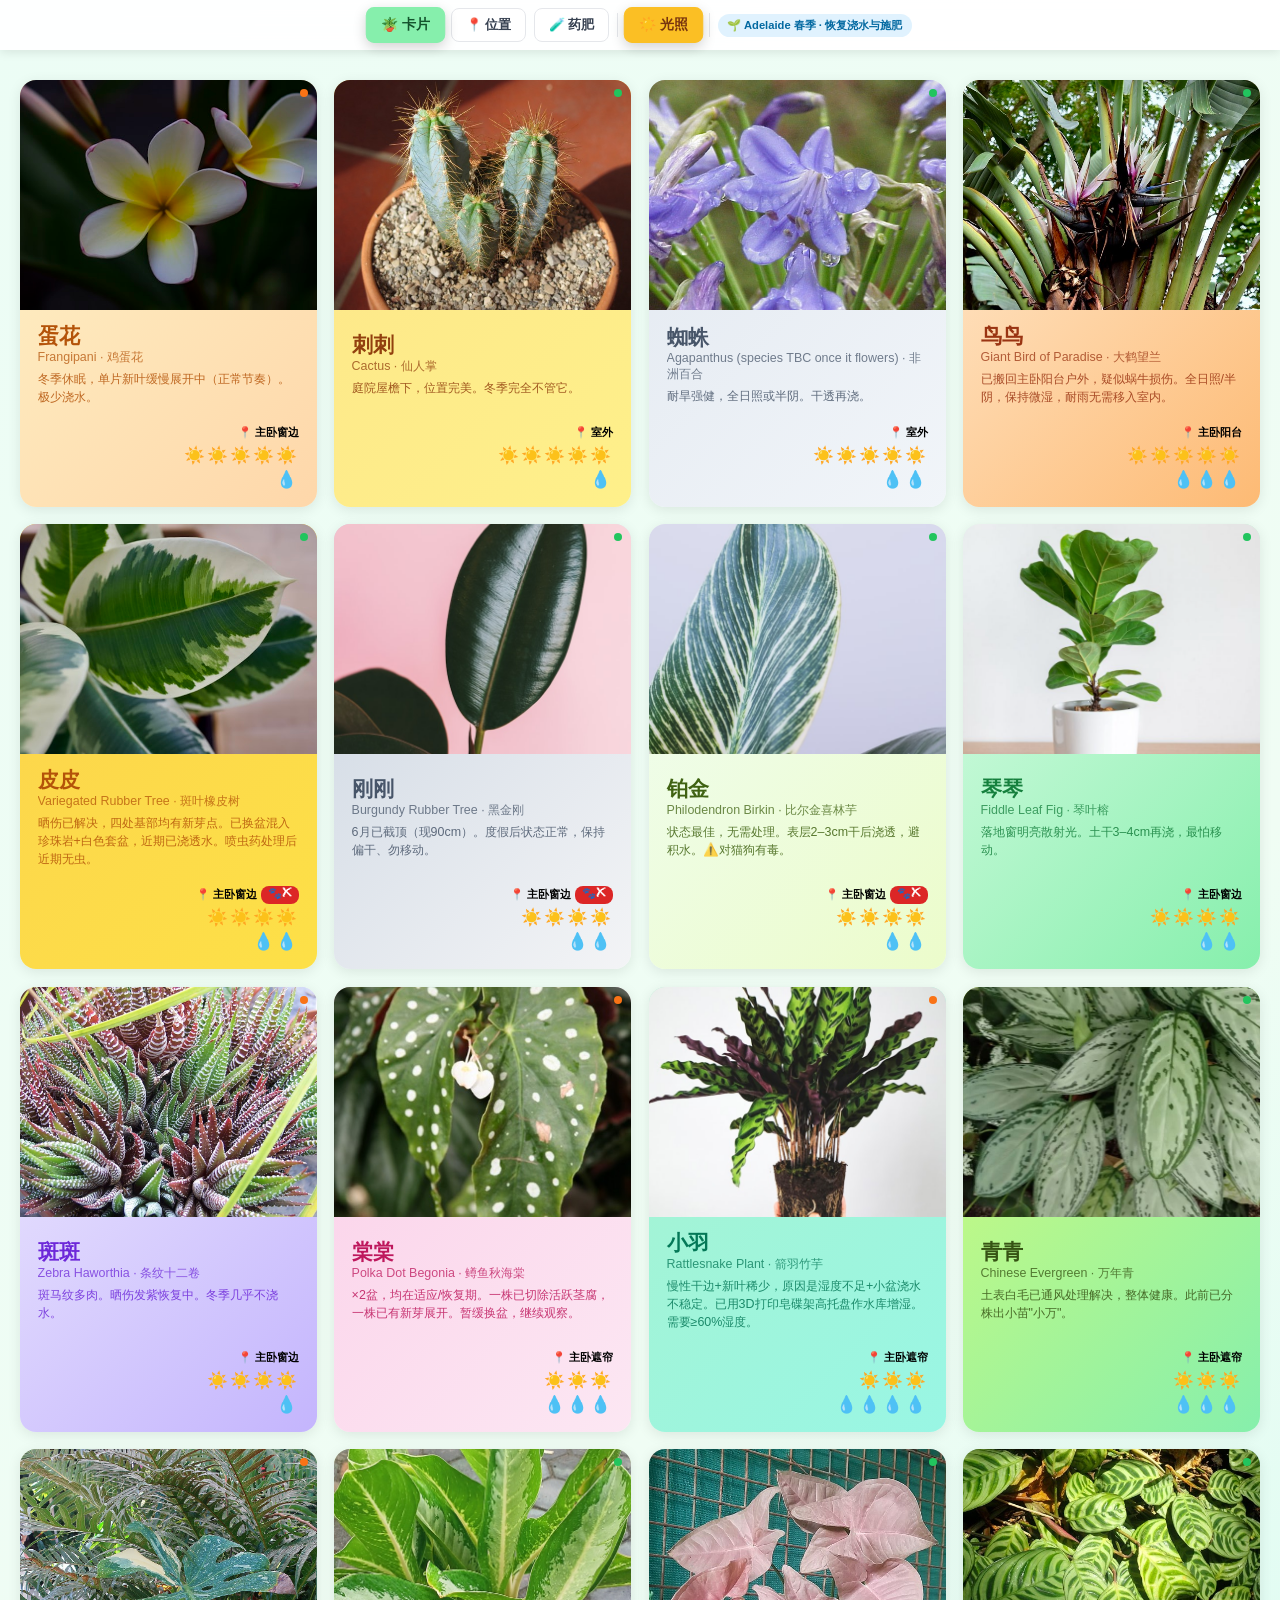
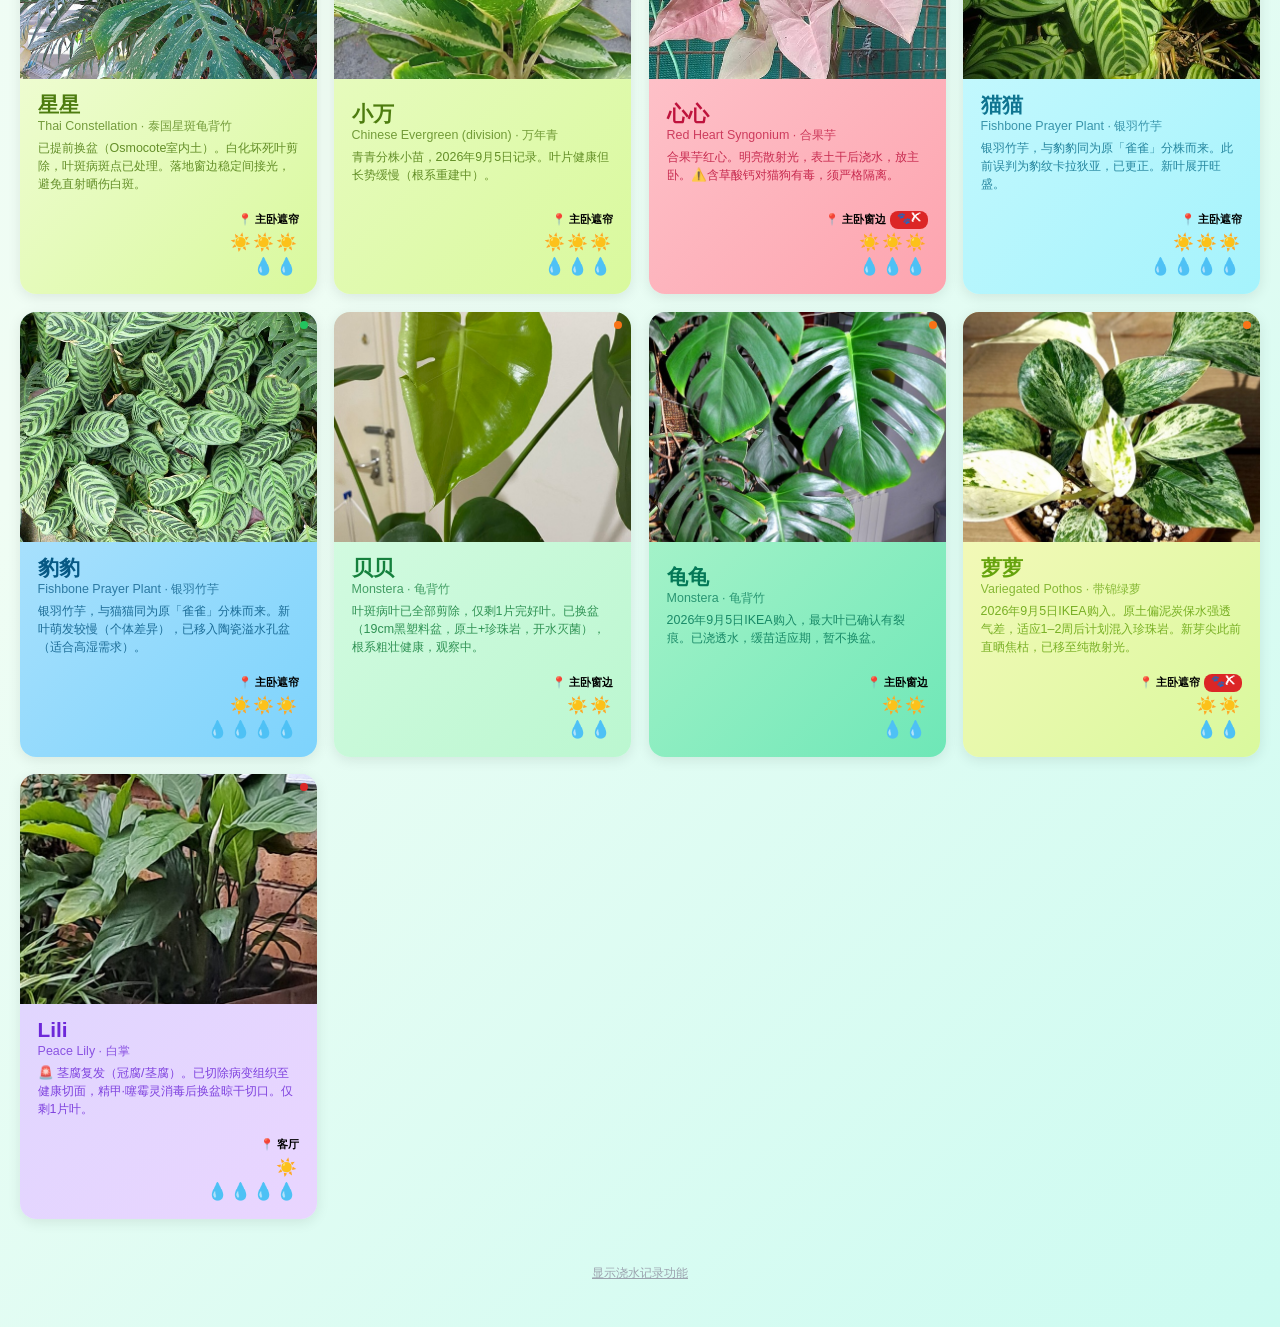
==== index.html @ c52b46ca "Split styles and data out of index.html index.html was 2,793 lines with all styles, all reference da" ====
<!DOCTYPE html>
<html lang="zh-CN">
<head>
    <meta charset="UTF-8">
    <meta name="viewport" content="width=device-width, initial-scale=1.0">
    <title>植物集合 · Emily's Plants</title>
    <link rel="stylesheet" href="css/app.css">
</head>
<body>

<div class="controls">
    <button class="btn active view" id="btnGrid" onclick="setView('grid')">🪴</button>
    <button class="btn" id="btnLoc" onclick="setView('loc')">📍</button>
    <button class="btn" id="btnToday" onclick="setView('today')">📋</button>
    <button class="btn" id="btnChem" onclick="setView('chem')">🧪</button>
    <span class="divider-v"></span>
    <button class="btn active light" id="btnLight" onclick="setSortBy('light')">☀️</button>
    <button class="btn" id="btnWater" onclick="setSortBy('water')">💧</button>
    <span class="divider-v"></span>
    <span class="season-tag" id="seasonTag"></span>
</div>

<main>
    <div id="grid"></div>
    <div id="locationView"></div>
    <div id="dashboard"></div>
    <div id="chemView"></div>
    <div class="app-settings">
        <button id="btnWaterToggle" onclick="toggleWatering()"></button>
    </div>
</main>

<div id="modal" class="modal" onclick="closeModal(event)">
    <div class="modal-content" onclick="event.stopPropagation()">
        <div class="modal-header">
            <div>
                <div class="modal-title" id="modalTitle"></div>
                <div class="modal-subtitle" id="modalSubtitle"></div>
            </div>
            <div class="modal-header-actions">
                <button class="btn lang" id="modalLangBtn" onclick="toggleLang()">EN</button>
                <button class="close-btn" onclick="closeModal()">×</button>
            </div>
        </div>
        <div id="modalBody"></div>
    </div>
</div>

<div id="lightbox" class="lightbox" onclick="closeLightbox(event)">
    <img id="lbImg" alt="" onclick="event.stopPropagation()">
    <div class="lb-meta" id="lbMeta"></div>
    <div class="lb-actions" onclick="event.stopPropagation()">
        <button class="lb-btn lb-del" id="lbDelBtn"></button>
        <button class="lb-btn lb-close" id="lbCloseBtn" onclick="closeLightbox()"></button>
    </div>
</div>

<script src="js/data-reference.js"></script>
<script src="js/data-plants.js"></script>
<script>
// ─────────────────────────────────────────────
// i18n
// ─────────────────────────────────────────────
const UI = {
    zh: {
        gridView: '🪴 卡片', locView: '📍 位置',
        sortLight: '☀️ 光照', sortWater: '💧 浇水', sortHumidity: '💦 湿度',
        langBtn: 'EN',
        season: '🌱 Adelaide 春季 · 恢复浇水与施肥',
        light: '光照', water: '浇水频率', humidity: '湿度',
        intro: '📋 简介', lightNeeds: '☀️ 光照', waterNeeds: '💧 浇水',
        seasonNow: '🌱 当前季节 (Adelaide 春季)', tips: '📝 要点',
        septPlan: '🌱 九月计划',
        attention: '⚠️ 注意', locationLabel: '📍 位置',
        photos: '📷 成长记录', takePhoto: '📷 拍照', fromAlbum: '🖼 相册',
        noPhotos: '还没有照片——拍一张记录它的成长吧',
        deletePhoto: '删除', closePhoto: '关闭',
        confirmDelete: '删除这张照片？',
        photoNote: '照片保存在 GitHub 仓库，所有设备通用',
        photoNoteLocal: '未连接 GitHub——照片只存在这台设备上',
        cloudConnect: '☁️ 连接 GitHub', cloudOn: '☁️ 已连接', cloudOff: '断开',
        cloudPrompt: '粘贴 GitHub 令牌（fine-grained token，需对本仓库有 Contents 读写权限）：',
        cloudSaved: '已连接，之后拍的照片会自动上传',
        cloudBadToken: '令牌无效或权限不足，请检查后重试',
        cloudDisconnect: '断开连接？照片仍保留在仓库中。',
        uploading: '上传中…', uploadFail: '上传失败，已暂存到本机',
        localBadge: '本机', syncUp: n => `⬆️ 同步 ${n} 张到线上`, syncing: '同步中…',
        syncDone: '同步完成', deleteRemote: '删除这张线上照片？',
        todayView: '📋 今日',
        moveTo: '摆放位置', recommendedSuffix: '（推荐）',
        movedFrom: name => `已从推荐位置「${name}」移出`,
        locReset: '↩ 恢复推荐位置',
        locResetConfirm: '把所有植物恢复到推荐位置？',
        movedCount: n => `${n} 株不在推荐位置`,
        allRecommended: '全部都在推荐位置 ✓',
        waterTrackHide: '隐藏浇水记录功能', waterTrackShow: '显示浇水记录功能',
        wateringTitle: '💧 浇水记录',
        recommended: '建议频率', recEvery: n => `每 ${n} 天`,
        lastWatered: '上次浇水', nextDue: '下次浇水',
        never: '还没记录', logFirst: '先记一次浇水',
        wateredBtn: '💧 今天浇了', wateredDone: '✓ 今天已浇', undoLast: '↩ 撤销',
        recentLog: '最近', winterHold: '不按固定周期浇水',
        today: '今天', dayAgo: n => `${n} 天前`, inDays: n => `${n} 天后`,
        overdueBy: n => `逾期 ${n} 天`, dueToday: '今天该浇',
        statPlants: '植物', statDue: '今天该浇', statOverdue: '逾期',
        gOverdue: '逾期', gDue: '今天该浇', gNever: '未记录', gSoon: '快到了', gOk: '还好', gHold: '暂停中',
        nothingDue: '今天都不用浇 🎉',
        toxicWarn: '⚠️ 对猫狗有毒 — 放在宠物碰不到的地方',
        chemView: '🧪 药肥',
        chemBannerTitle: '✅ 9月起恢复正常用药（18°C+）',
        chemBannerText: '冬季（6–8月）低温下真菌代谢慢，喷药效果差反而伤植物，因此全期停用。现已入春、气温稳定18°C以上，可按下方轮换表恢复喷药与施肥。精甲·噻霉灵仍只用于换盆时根系消毒，不作叶面喷施。',
        cInsecticide: '🐛 杀虫剂', cFungicide: '🦠 杀菌剂', cFertiliser: '🌱 肥料 · 增强剂',
        cSchedule: '📅 9月轮换时间表（18°C+）', cSafety: '🚨 安全注意',
        cActive: '成分', cTarget: '针对', cUsage: '用法', cPlants: '适用', cStock: '库存', cNote: '备注',
        cPetSafe: '🐾 宠物安全', cPetCaution: '🐾 需谨慎',
        cWinterYes: '❄️ 冬季可用', cWinterNo: '❄️ 冬季不用',
        cStNow: '🟢 现在使用', cStReady: '🔵 备用待命', cStSpring: '🌱 春季可用',
        cColUse: '用途', cColProduct: '产品', cColFreq: '频率', cColRotate: '轮换',
    },
    en: {
        gridView: '🪴 Cards', locView: '📍 Rooms',
        sortLight: '☀️ Light', sortWater: '💧 Water', sortHumidity: '💦 Humidity',
        langBtn: '中文',
        season: '🌱 Adelaide spring · watering & feeding resuming',
        light: 'Light', water: 'Watering', humidity: 'Humidity',
        intro: '📋 About', lightNeeds: '☀️ Light', waterNeeds: '💧 Water',
        seasonNow: '🌱 This season (Adelaide spring)', tips: '📝 Key points',
        septPlan: '🌱 September plan',
        attention: '⚠️ Attention', locationLabel: '📍 Location',
        photos: '📷 Growth Log', takePhoto: '📷 Camera', fromAlbum: '🖼 Library',
        noPhotos: 'No photos yet — take one to track its growth',
        deletePhoto: 'Delete', closePhoto: 'Close',
        confirmDelete: 'Delete this photo?',
        photoNote: 'Photos are saved to the GitHub repo — visible on all your devices',
        photoNoteLocal: 'Not connected to GitHub — photos stay on this device only',
        cloudConnect: '☁️ Connect GitHub', cloudOn: '☁️ Connected', cloudOff: 'Disconnect',
        cloudPrompt: 'Paste a GitHub token (fine-grained, with Contents read/write on this repo):',
        cloudSaved: 'Connected — new photos will upload automatically',
        cloudBadToken: 'That token was rejected. Check its permissions and try again.',
        cloudDisconnect: 'Disconnect? Photos already uploaded stay in the repo.',
        uploading: 'Uploading…', uploadFail: 'Upload failed — saved on this device instead',
        localBadge: 'local', syncUp: n => `⬆️ Upload ${n} pending`, syncing: 'Uploading…',
        syncDone: 'All synced', deleteRemote: 'Delete this photo from the repo?',
        todayView: '📋 Today',
        moveTo: 'Placed in', recommendedSuffix: '(recommended)',
        movedFrom: name => `Moved out of its recommended spot — ${name}`,
        locReset: '↩ Reset to recommended',
        locResetConfirm: 'Put every plant back in its recommended spot?',
        movedCount: n => `${n} plant${n === 1 ? '' : 's'} away from the recommended spot`,
        allRecommended: 'Everything is in its recommended spot ✓',
        waterTrackHide: 'Hide watering tracking', waterTrackShow: 'Show watering tracking',
        wateringTitle: '💧 Watering',
        recommended: 'Recommended', recEvery: n => `every ${n} days`,
        lastWatered: 'Last watered', nextDue: 'Next due',
        never: 'Never logged', logFirst: 'log a watering first',
        wateredBtn: '💧 Watered today', wateredDone: '✓ Watered today', undoLast: '↩ Undo',
        recentLog: 'Recent', winterHold: 'Not on a fixed watering schedule',
        today: 'today', dayAgo: n => `${n}d ago`, inDays: n => `in ${n}d`,
        overdueBy: n => `${n}d overdue`, dueToday: 'due today',
        statPlants: 'plants', statDue: 'due today', statOverdue: 'overdue',
        gOverdue: 'Overdue', gDue: 'Due today', gNever: 'Not logged', gSoon: 'Coming up', gOk: 'All good', gHold: 'On hold',
        nothingDue: 'Nothing to water today 🎉',
        toxicWarn: "⚠️ Toxic to cats & dogs — keep out of pets' reach",
        chemView: '🧪 Products',
        chemBannerTitle: '✅ Spraying resumes from September (18°C+)',
        chemBannerText: 'Everything was on hold through winter (Jun–Aug) — at 14°C fungal metabolism is slow, so sprays work poorly and stress the plant instead. Now that spring temperatures hold above 18°C, the rotation schedule below is back in play. Metalaxyl·hymexazol stays a root dip at repotting only, never a foliar spray.',
        cInsecticide: '🐛 Insecticides', cFungicide: '🦠 Fungicides', cFertiliser: '🌱 Fertilisers & boosters',
        cSchedule: '📅 September rotation (18°C+)', cSafety: '🚨 Safety',
        cActive: 'Active', cTarget: 'Targets', cUsage: 'How', cPlants: 'For', cStock: 'Stock', cNote: 'Note',
        cPetSafe: '🐾 Pet safe', cPetCaution: '🐾 Use care',
        cWinterYes: '❄️ OK in winter', cWinterNo: '❄️ Not in winter',
        cStNow: '🟢 In use now', cStReady: '🔵 On standby', cStSpring: '🌱 Cleared for spring',
        cColUse: 'Purpose', cColProduct: 'Product', cColFreq: 'Frequency', cColRotate: 'Rotation',
    },
};

// Collection-wide September actions (shown under every plant's September plan)


// ─────────────────────────────────────────────
// Pesticides & fertilisers (pet-safe stock on hand)
// state ∈ now | ready | spring
// ─────────────────────────────────────────────


// ─────────────────────────────────────────────
// State
// ─────────────────────────────────────────────
let lang = localStorage.getItem('plantLang') || 'zh';
let sortBy = 'light';
let view = 'grid';
// Watering tracking (the log, due dates and Today tab) is off by default and
// opted into via the toggle. The watering *care guidance* on each plant always
// stays visible regardless.
let waterOn = (() => {
    try { return localStorage.getItem('plantWaterOn') === '1'; } catch (e) { return false; }
})();

// Where a plant actually sits right now. Each plant's `locationNo` is the
// recommended spot; moving one stores an override on this device only, so
// "reset" just clears the overrides and the recommendation shows through again.
const LOC_KEY = 'plantLocOverrides';
let locOverrides = (() => {
    try { return JSON.parse(localStorage.getItem(LOC_KEY)) || {}; } catch (e) { return {}; }
})();

function saveLocOverrides() {
    try { localStorage.setItem(LOC_KEY, JSON.stringify(locOverrides)); } catch (e) {}
}
function locOf(plant) {
    const o = locOverrides[plant.id];
    return (o && LOCATIONS[o]) ? o : plant.locationNo;
}
function isMoved(plant) { return locOf(plant) !== plant.locationNo; }
function movedCount() { return plants.filter(isMoved).length; }

window.setPlantLocation = function(plantId, locNo) {
    const plant = plants.find(p => p.id === plantId);
    if (!plant) return;
    locNo = Number(locNo);
    if (locNo === plant.locationNo) delete locOverrides[plant.id];
    else locOverrides[plant.id] = locNo;
    saveLocOverrides();
    openModal(plantId);
    if (view === 'loc') renderLocations(); else if (view === 'grid') renderGrid();
};

window.resetLocations = function() {
    if (!movedCount()) return;
    if (!confirm(UI[lang].locResetConfirm)) return;
    locOverrides = {};
    saveLocOverrides();
    renderLocations();
};

function applyWaterVisibility() {
    const btn = document.getElementById('btnWaterToggle');
    const today = document.getElementById('btnToday');
    const sort = document.getElementById('btnWater');
    // Label states the action, so it can't be mistaken for a "log water" button.
    if (btn) btn.textContent = waterOn ? UI[lang].waterTrackHide : UI[lang].waterTrackShow;
    if (today) today.style.display = waterOn ? '' : 'none';
    if (sort) sort.style.display = waterOn ? '' : 'none';
}

window.toggleWatering = function() {
    waterOn = !waterOn;
    try { localStorage.setItem('plantWaterOn', waterOn ? '1' : '0'); } catch (e) {}
    if (!waterOn && sortBy === 'water') sortBy = 'light';
    applyWaterVisibility();
    if (!waterOn && view === 'today') { setView('grid'); return; }
    syncControls();
    if (view === 'loc') renderLocations(); else if (view === 'grid') renderGrid();
};

function t(obj) { return typeof obj === 'string' ? obj : obj[lang]; }

function normalizeLevel(level) {
    if (level >= 5) return 3;
    if (level >= 3) return 2;
    return 1;
}

// ─────────────────────────────────────────────
// Watering log (localStorage — dates only, on this device)
// ─────────────────────────────────────────────
const WATER_KEY = 'mygreens_water_v1';

function loadWaterLog() {
    try { return JSON.parse(localStorage.getItem(WATER_KEY)) || {}; }
    catch (e) { return {}; }
}
function saveWaterLog(log) { localStorage.setItem(WATER_KEY, JSON.stringify(log)); }

function todayStr() {
    const d = new Date();
    return `${d.getFullYear()}-${String(d.getMonth() + 1).padStart(2, '0')}-${String(d.getDate()).padStart(2, '0')}`;
}
function daysBetween(a, b) {
    return Math.round((Date.parse(b + 'T00:00:00') - Date.parse(a + 'T00:00:00')) / 86400000);
}

function getLog(id) { return (loadWaterLog()[id] || []).slice().sort(); }
function loggedTodayFor(id) { const a = getLog(id); return a.length > 0 && a[a.length - 1] === todayStr(); }

function logWater(id) {
    const log = loadWaterLog();
    const arr = log[id] || [];
    const t = todayStr();
    if (!arr.includes(t)) { arr.push(t); arr.sort(); log[id] = arr; saveWaterLog(log); }
}
function undoLastWater(id) {
    const log = loadWaterLog();
    const arr = (log[id] || []).slice().sort();
    arr.pop();
    if (arr.length) log[id] = arr; else delete log[id];
    saveWaterLog(log);
}

// state ∈ hold | never | overdue | due | soon | ok
function waterStatus(plant) {
    if (plant.hold || plant.waterDays == null) return { state: 'hold' };
    const arr = getLog(plant.id);
    if (!arr.length) return { state: 'never' };
    const last = arr[arr.length - 1];
    const daysSince = daysBetween(last, todayStr());
    const overdueDays = daysSince - plant.waterDays;
    let state;
    if (overdueDays > 0) state = 'overdue';
    else if (overdueDays === 0) state = 'due';
    else if (-overdueDays <= 2) state = 'soon';
    else state = 'ok';
    return { state, last, daysSince, overdueDays };
}

function fmtAgo(daysSince) {
    const ui = UI[lang];
    return daysSince <= 0 ? ui.today : ui.dayAgo(daysSince);
}
function fmtDue(ws) {
    const ui = UI[lang];
    if (ws.state === 'overdue') return `<span class="od">${ui.overdueBy(ws.overdueDays)}</span>`;
    if (ws.state === 'due') return ui.dueToday;
    return ui.inDays(-ws.overdueDays);
}

// ─────────────────────────────────────────────
// Photos (IndexedDB — stored on this device)
// ─────────────────────────────────────────────
let dbPromise = null;
function openDB() {
    if (!dbPromise) {
        dbPromise = new Promise((resolve, reject) => {
            const req = indexedDB.open('mygreens', 1);
            req.onupgradeneeded = () => {
                const store = req.result.createObjectStore('photos', { keyPath: 'id', autoIncrement: true });
                store.createIndex('plantId', 'plantId');
            };
            req.onsuccess = () => resolve(req.result);
            req.onerror = () => reject(req.error);
        });
    }
    return dbPromise;
}

async function dbAddPhoto(plantId, blob) {
    const db = await openDB();
    return new Promise((resolve, reject) => {
        const tx = db.transaction('photos', 'readwrite');
        tx.objectStore('photos').add({ plantId, date: new Date().toISOString(), blob });
        tx.oncomplete = () => resolve();
        tx.onerror = () => reject(tx.error);
    });
}

async function dbGetPhotos(plantId) {
    const db = await openDB();
    return new Promise((resolve, reject) => {
        const req = db.transaction('photos').objectStore('photos')
            .index('plantId').getAll(IDBKeyRange.only(plantId));
        req.onsuccess = () => resolve(req.result.sort((a, b) => b.date.localeCompare(a.date)));
        req.onerror = () => reject(req.error);
    });
}

async function dbDeletePhoto(id) {
    const db = await openDB();
    return new Promise((resolve, reject) => {
        const tx = db.transaction('photos', 'readwrite');
        tx.objectStore('photos').delete(id);
        tx.oncomplete = () => resolve();
        tx.onerror = () => reject(tx.error);
    });
}

// ─────────────────────────────────────────────
// Online photos (GitHub repo — photos/{slug}/{timestamp}.jpg)
// Reading is public and needs no token; uploading/deleting needs one.
// The token is kept in localStorage on this device and never committed.
// ─────────────────────────────────────────────
const GH = { owner: 'emilylu1230', repo: 'MyGreens', branch: 'main', dir: 'photos' };
const GH_TOKEN_KEY = 'mygreensGhToken';

function ghToken() {
    try { return localStorage.getItem(GH_TOKEN_KEY) || ''; } catch (e) { return ''; }
}
function ghConnected() { return !!ghToken(); }

function ghHeaders(withAuth) {
    const h = { 'Accept': 'application/vnd.github+json' };
    if (withAuth) h['Authorization'] = `Bearer ${ghToken()}`;
    return h;
}

// The plant's stable folder name, reused from its image filename — nicknames
// change in this collection, image slugs have not.
function plantSlug(plant) {
    return (plant.img || '').replace(/^images\//, '').replace(/\.[a-z]+$/i, '') || `plant-${plant.id}`;
}

function rawUrl(path) {
    return `https://raw.githubusercontent.com/${GH.owner}/${GH.repo}/${GH.branch}/${path}`;
}

// Filenames are ISO timestamps, so the date comes back out of the name.
function dateFromName(name) {
    const m = name.match(/^(\d{4})-(\d{2})-(\d{2})T(\d{2})-(\d{2})-(\d{2})/);
    return m ? `${m[1]}-${m[2]}-${m[3]}T${m[4]}:${m[5]}:${m[6]}Z` : new Date(0).toISOString();
}

// One recursive tree call returns every photo for every plant. The result is
// cached locally so an offline load — or a spent API rate limit, which is only
// 60/hour unauthenticated — still shows the photos instead of an empty grid.
const GH_CACHE_KEY = 'mygreensPhotoManifest';
let ghManifest = null;

function ghReadCache() {
    try { return JSON.parse(localStorage.getItem(GH_CACHE_KEY)) || null; } catch (e) { return null; }
}
function ghWriteCache(m) {
    try { localStorage.setItem(GH_CACHE_KEY, JSON.stringify(m)); } catch (e) {}
}

async function ghLoadManifest(force) {
    if (ghManifest && !force) return ghManifest;
    if (!ghManifest) ghManifest = ghReadCache();
    try {
        const res = await fetch(
            `https://api.github.com/repos/${GH.owner}/${GH.repo}/git/trees/${GH.branch}?recursive=1`,
            { headers: ghHeaders(ghConnected()) });
        if (!res.ok) throw new Error(`tree ${res.status}`);
        const data = await res.json();
        const byPlant = {};
        (data.tree || []).forEach(node => {
            if (node.type !== 'blob') return;
            const m = node.path.match(/^photos\/([^/]+)\/(.+\.jpe?g)$/i);
            if (!m) return;
            (byPlant[m[1]] = byPlant[m[1]] || []).push({
                kind: 'remote', slug: m[1], name: m[2], path: node.path,
                sha: node.sha, url: rawUrl(node.path), date: dateFromName(m[2]),
            });
        });
        Object.values(byPlant).forEach(list => list.sort((a, b) => b.date.localeCompare(a.date)));
        ghManifest = byPlant;
        ghWriteCache(byPlant);
    } catch (e) {
        ghManifest = ghManifest || {};
    }
    return ghManifest;
}

function blobToBase64(blob) {
    return new Promise((resolve, reject) => {
        const r = new FileReader();
        r.onload = () => resolve(String(r.result).split(',')[1]);
        r.onerror = reject;
        r.readAsDataURL(blob);
    });
}

async function ghUpload(slug, blob) {
    const name = new Date().toISOString().replace(/[:.]/g, '-').replace(/Z$/, '') + '.jpg';
    const path = `${GH.dir}/${slug}/${name}`;
    const res = await fetch(`https://api.github.com/repos/${GH.owner}/${GH.repo}/contents/${path}`, {
        method: 'PUT',
        headers: { ...ghHeaders(true), 'Content-Type': 'application/json' },
        body: JSON.stringify({
            message: `Add growth photo for ${slug}`,
            content: await blobToBase64(blob),
            branch: GH.branch,
        }),
    });
    if (!res.ok) throw new Error(`upload ${res.status}`);
    const data = await res.json();
    const item = {
        kind: 'remote', slug, name, path, sha: data.content && data.content.sha,
        url: rawUrl(path), date: dateFromName(name),
    };
    ghManifest = ghManifest || {};
    (ghManifest[slug] = ghManifest[slug] || []).unshift(item);
    ghWriteCache(ghManifest);
    return item;
}

async function ghDelete(item) {
    const res = await fetch(`https://api.github.com/repos/${GH.owner}/${GH.repo}/contents/${item.path}`, {
        method: 'DELETE',
        headers: { ...ghHeaders(true), 'Content-Type': 'application/json' },
        body: JSON.stringify({ message: `Remove growth photo ${item.name}`, sha: item.sha, branch: GH.branch }),
    });
    if (!res.ok) throw new Error(`delete ${res.status}`);
    if (ghManifest && ghManifest[item.slug]) {
        ghManifest[item.slug] = ghManifest[item.slug].filter(p => p.path !== item.path);
        ghWriteCache(ghManifest);
    }
}

async function ghCheckToken(token) {
    try {
        const res = await fetch(`https://api.github.com/repos/${GH.owner}/${GH.repo}`,
            { headers: { 'Accept': 'application/vnd.github+json', 'Authorization': `Bearer ${token}` } });
        if (!res.ok) return false;
        const repo = await res.json();
        return !!(repo.permissions && repo.permissions.push);
    } catch (e) { return false; }
}

async function compressImage(file) {
    const img = await new Promise((resolve, reject) => {
        const i = new Image();
        i.onload = () => resolve(i);
        i.onerror = reject;
        i.src = URL.createObjectURL(file);
    });
    const MAX = 1200;
    const scale = Math.min(1, MAX / Math.max(img.width, img.height));
    const canvas = document.createElement('canvas');
    canvas.width = Math.round(img.width * scale);
    canvas.height = Math.round(img.height * scale);
    canvas.getContext('2d').drawImage(img, 0, 0, canvas.width, canvas.height);
    URL.revokeObjectURL(img.src);
    return new Promise(resolve => canvas.toBlob(resolve, 'image/jpeg', 0.82));
}

let photoCounts = {};
let latestPhotoUrls = {};
let localOnlyCounts = {};
let cardBlobUrls = [];

async function dbGetAllPhotos() {
    try {
        const db = await openDB();
        return await new Promise((resolve, reject) => {
            const req = db.transaction('photos').objectStore('photos').getAll();
            req.onsuccess = () => resolve(req.result);
            req.onerror = () => reject(req.error);
        });
    } catch (e) { return []; }
}

// Remote photos merged with anything still only on this device.
async function photosFor(plant) {
    const manifest = await ghLoadManifest();
    const remote = (manifest[plantSlug(plant)] || []).slice();
    const local = (await dbGetPhotos(plant.id))
        .map(p => ({ kind: 'local', id: p.id, date: p.date, blob: p.blob }));
    return remote.concat(local).sort((a, b) => b.date.localeCompare(a.date));
}

async function refreshPhotoCounts() {
    const manifest = await ghLoadManifest();
    const all = await dbGetAllPhotos();

    cardBlobUrls.forEach(u => URL.revokeObjectURL(u));
    cardBlobUrls = [];
    photoCounts = {};
    localOnlyCounts = {};
    latestPhotoUrls = {};

    const latestLocal = {};
    all.forEach(p => {
        localOnlyCounts[p.plantId] = (localOnlyCounts[p.plantId] || 0) + 1;
        if (!latestLocal[p.plantId] || p.date > latestLocal[p.plantId].date) latestLocal[p.plantId] = p;
    });

    plants.forEach(plant => {
        const remote = manifest[plantSlug(plant)] || [];
        const localCount = localOnlyCounts[plant.id] || 0;
        const total = remote.length + localCount;
        if (!total) return;
        photoCounts[plant.id] = total;

        const lp = latestLocal[plant.id];
        const rp = remote[0];
        if (lp && (!rp || lp.date > rp.date)) {
            const url = URL.createObjectURL(lp.blob);
            cardBlobUrls.push(url);
            latestPhotoUrls[plant.id] = url;
        } else if (rp) {
            latestPhotoUrls[plant.id] = rp.url;
        }
    });
}

let thumbUrls = [];
function revokeThumbs() {
    thumbUrls.forEach(u => URL.revokeObjectURL(u));
    thumbUrls = [];
}

function fmtDate(iso) {
    return new Date(iso).toLocaleDateString(lang === 'zh' ? 'zh-CN' : 'en-AU',
        { year: 'numeric', month: 'short', day: 'numeric' });
}

// The list backing the currently open photo grid, so the lightbox can index it.
let currentPhotos = [];

async function renderPhotoGrid(plantId) {
    const grid = document.getElementById('photoGrid');
    if (!grid) return;
    const plant = plants.find(p => p.id === plantId);
    if (!plant) return;
    revokeThumbs();
    const ui = UI[lang];
    const photos = await photosFor(plant);
    currentPhotos = photos;
    renderPhotoTools(plant);
    if (!photos.length) {
        grid.innerHTML = `<div class="photo-empty" style="grid-column:1/-1">${ui.noPhotos}</div>`;
        return;
    }
    grid.innerHTML = photos.map((p, i) => {
        let url;
        if (p.kind === 'local') {
            url = URL.createObjectURL(p.blob);
            thumbUrls.push(url);
        } else {
            url = p.url;
        }
        const badge = p.kind === 'local' ? `<div class="photo-local">${ui.localBadge}</div>` : '';
        return `
            <div class="photo-thumb" onclick="openLightbox(${i}, ${plantId})">
                <img src="${url}" alt="" loading="lazy">
                ${badge}
                <div class="photo-date">${fmtDate(p.date)}</div>
            </div>`;
    }).join('');
}

// Connect / sync row under the camera buttons.
function renderPhotoTools(plant) {
    const box = document.getElementById('photoTools');
    if (!box) return;
    const ui = UI[lang];
    const pending = localOnlyCounts[plant.id] || 0;
    const note = document.getElementById('photoNote');
    if (note) note.textContent = ghConnected() ? ui.photoNote : ui.photoNoteLocal;
    if (!ghConnected()) {
        box.innerHTML = `<button class="photo-btn" onclick="cloudConnect(${plant.id})">${ui.cloudConnect}</button>`;
        return;
    }
    const sync = pending
        ? `<button class="photo-btn" onclick="cloudSync(${plant.id})">${ui.syncUp(pending)}</button>`
        : '';
    box.innerHTML = `${sync}
        <span class="cloud-on">${ui.cloudOn}</span>
        <button class="photo-link" onclick="cloudDisconnect(${plant.id})">${ui.cloudOff}</button>`;
}

window.cloudConnect = async function(plantId) {
    const ui = UI[lang];
    const token = (prompt(ui.cloudPrompt) || '').trim();
    if (!token) return;
    if (!await ghCheckToken(token)) { alert(ui.cloudBadToken); return; }
    try { localStorage.setItem(GH_TOKEN_KEY, token); } catch (e) {}
    alert(ui.cloudSaved);
    await ghLoadManifest(true);
    await renderPhotoGrid(plantId);
    await refreshPhotoCounts();
    if (view === 'loc') renderLocations(); else renderGrid();
};

window.cloudDisconnect = async function(plantId) {
    if (!confirm(UI[lang].cloudDisconnect)) return;
    try { localStorage.removeItem(GH_TOKEN_KEY); } catch (e) {}
    await renderPhotoGrid(plantId);
};

// Push anything captured while offline / unconnected.
window.cloudSync = async function(plantId) {
    const ui = UI[lang];
    const plant = plants.find(p => p.id === plantId);
    const box = document.getElementById('photoTools');
    if (box) box.innerHTML = `<span class="cloud-on">${ui.syncing}</span>`;
    const local = await dbGetPhotos(plantId);
    let failed = 0;
    for (const p of local) {
        try {
            await ghUpload(plantSlug(plant), p.blob);
            await dbDeletePhoto(p.id);
        } catch (e) { failed++; }
    }
    await refreshPhotoCounts();
    await renderPhotoGrid(plantId);
    if (view === 'loc') renderLocations(); else renderGrid();
    if (failed) alert(ui.uploadFail);
};

window.capturePhoto = function(plantId, useCamera) {
    const input = document.createElement('input');
    input.type = 'file';
    input.accept = 'image/*';
    if (useCamera) input.setAttribute('capture', 'environment');
    input.onchange = async () => {
        const file = input.files && input.files[0];
        if (!file) return;
        const ui = UI[lang];
        const plant = plants.find(p => p.id === plantId);
        const blob = await compressImage(file);
        const box = document.getElementById('photoTools');

        if (ghConnected()) {
            if (box) box.innerHTML = `<span class="cloud-on">${ui.uploading}</span>`;
            try {
                await ghUpload(plantSlug(plant), blob);
            } catch (e) {
                await dbAddPhoto(plantId, blob);
                alert(ui.uploadFail);
            }
        } else {
            await dbAddPhoto(plantId, blob);
        }
        await refreshPhotoCounts();
        await renderPhotoGrid(plantId);
        if (view === 'loc') renderLocations(); else renderGrid();
    };
    input.click();
};

let lbUrl = null;
window.openLightbox = async function(index, plantId) {
    const ui = UI[lang];
    const photo = currentPhotos[index];
    if (!photo) return;
    if (lbUrl) { URL.revokeObjectURL(lbUrl); lbUrl = null; }
    if (photo.kind === 'local') {
        lbUrl = URL.createObjectURL(photo.blob);
        document.getElementById('lbImg').src = lbUrl;
    } else {
        document.getElementById('lbImg').src = photo.url;
    }
    document.getElementById('lbMeta').textContent =
        fmtDate(photo.date) + (photo.kind === 'local' ? ` · ${ui.localBadge}` : '');
    document.getElementById('lbCloseBtn').textContent = ui.closePhoto;
    const delBtn = document.getElementById('lbDelBtn');
    delBtn.textContent = ui.deletePhoto;
    delBtn.onclick = async () => {
        if (!confirm(photo.kind === 'local' ? ui.confirmDelete : ui.deleteRemote)) return;
        try {
            if (photo.kind === 'local') await dbDeletePhoto(photo.id);
            else await ghDelete(photo);
        } catch (e) { alert(ui.uploadFail); return; }
        closeLightbox();
        await refreshPhotoCounts();
        await renderPhotoGrid(plantId);
        if (view === 'loc') renderLocations(); else renderGrid();
    };
    document.getElementById('lightbox').classList.add('show');
};

window.closeLightbox = function(event) {
    if (event && event.target !== document.getElementById('lightbox')) return;
    document.getElementById('lightbox').classList.remove('show');
    if (lbUrl) { URL.revokeObjectURL(lbUrl); lbUrl = null; }
};

// ─────────────────────────────────────────────
// Watering: card pill, dashboard, actions
// ─────────────────────────────────────────────
function cardWaterPill(plant) {
    if (!waterOn) return '';
    const ws = waterStatus(plant);
    if (ws.state === 'hold') return '';
    const done = loggedTodayFor(plant.id);
    const cls = done ? 'done' : ws.state === 'overdue' ? 'od' : ws.state === 'due' ? 'due' : 'ok';
    const label = done ? '✓' : ws.state === 'overdue' ? `💧${ws.overdueDays}d` : '💧';
    return `<button class="card-wbtn ${cls}" aria-label="log watering" onclick="event.stopPropagation();waterAction(${plant.id})"${done ? ' disabled' : ''}>${label}</button>`;
}

function waterBlockHtml(plant) {
    const ui = UI[lang];
    const ws = waterStatus(plant);
    const recRow = plant.waterDays == null ? '' : `
        <div class="info-row">
            <div class="info-label">${ui.recommended}</div>
            <div class="info-value">${ui.recEvery(plant.waterDays)}</div>
        </div>`;
    if (ws.state === 'hold') {
        return recRow + `<div class="section-content" style="margin-top:0.4rem">${plant.holdNote ? t(plant.holdNote) : ui.winterHold}</div>`;
    }
    const arr = getLog(plant.id);
    const lastVal = ws.state === 'never' ? ui.never : `${fmtDate(ws.last + 'T00:00:00')} · ${fmtAgo(ws.daysSince)}`;
    const dueVal = ws.state === 'never' ? ui.logFirst : fmtDue(ws);
    const loggedToday = loggedTodayFor(plant.id);
    const hist = arr.slice(-5).reverse().map(d => fmtDate(d + 'T00:00:00')).join(' · ');
    return `
        ${recRow}
        <div class="info-row">
            <div class="info-label">${ui.lastWatered}</div>
            <div class="info-value">${lastVal}</div>
        </div>
        <div class="info-row">
            <div class="info-label">${ui.nextDue}</div>
            <div class="info-value">${dueVal}</div>
        </div>
        <div class="photo-actions">
            <button class="photo-btn" onclick="waterAction(${plant.id})" ${loggedToday ? 'disabled style="opacity:0.6;cursor:default"' : ''}>${loggedToday ? ui.wateredDone : ui.wateredBtn}</button>
            ${arr.length ? `<button class="photo-btn" style="flex:0 0 auto" onclick="undoWaterAction(${plant.id})">${ui.undoLast}</button>` : ''}
        </div>
        ${hist ? `<div class="photo-empty" style="font-size:0.72rem">${ui.recentLog}: ${hist}</div>` : ''}
    `;
}

function waterRowHtml(plant, ws) {
    const ui = UI[lang];
    let meta;
    if (ws.state === 'hold') meta = plant.holdNote ? t(plant.holdNote) : ui.winterHold;
    else if (ws.state === 'never') meta = `${ui.never} · ${ui.logFirst}`;
    else meta = `${ui.lastWatered}: ${fmtAgo(ws.daysSince)} · ${fmtDue(ws)}`;
    const loggedToday = loggedTodayFor(plant.id);
    const btn = ws.state === 'hold' ? '' :
        `<button class="wr-btn ${loggedToday ? 'done' : ''}" onclick="event.stopPropagation();waterAction(${plant.id})" ${loggedToday ? 'disabled' : ''}>${loggedToday ? ui.wateredDone : ui.wateredBtn}</button>`;
    const latin = plant.fullName.en.split(' · ')[0];
    return `
        <div class="water-row s-${ws.state}">
            <div class="wr-main" onclick="openModal(${plant.id})">
                <div class="wr-name">${plant.nickname} <span class="wr-latin">${latin}</span></div>
                <div class="wr-meta">${meta}</div>
            </div>
            ${btn}
        </div>`;
}

function renderDashboard() {
    const ui = UI[lang];
    const groups = { overdue: [], due: [], never: [], soon: [], ok: [], hold: [] };
    plants.forEach(p => { const ws = waterStatus(p); groups[ws.state].push({ p, ws }); });
    groups.overdue.sort((a, b) => b.ws.overdueDays - a.ws.overdueDays);
    groups.soon.sort((a, b) => b.ws.overdueDays - a.ws.overdueDays);

    const dueCount = groups.overdue.length + groups.due.length;
    const overdueCount = groups.overdue.length;

    const stats = `
        <div class="dash-stats">
            <div class="dash-stat"><div class="num">${plants.length}</div><div class="lbl">${ui.statPlants}</div></div>
            <div class="dash-stat due"><div class="num">${dueCount}</div><div class="lbl">${ui.statDue}</div></div>
            <div class="dash-stat overdue"><div class="num">${overdueCount}</div><div class="lbl">${ui.statOverdue}</div></div>
        </div>`;

    const titles = { overdue: ui.gOverdue, due: ui.gDue, never: ui.gNever, soon: ui.gSoon, ok: ui.gOk, hold: ui.gHold };
    let body = '';
    ['overdue', 'due', 'never', 'soon', 'ok', 'hold'].forEach(key => {
        const items = groups[key];
        if (!items.length) return;
        body += `<div class="dash-group"><div class="dash-group-title">${titles[key]} · ${items.length}</div>`;
        items.forEach(({ p, ws }) => { body += waterRowHtml(p, ws); });
        body += `</div>`;
    });
    if (dueCount === 0) body = `<div class="dash-empty">${ui.nothingDue}</div>` + body;

    document.getElementById('dashboard').innerHTML = stats + body;
}

function afterWaterChange(id) {
    const wb = document.getElementById('waterBlock');
    if (wb && currentModalPlantId === id) {
        wb.innerHTML = waterBlockHtml(plants.find(p => p.id === id));
    }
    if (view === 'today') renderDashboard();
    else if (view === 'loc') renderLocations();
    else renderGrid();
}
window.waterAction = function(id) { logWater(id); afterWaterChange(id); };
window.undoWaterAction = function(id) { undoLastWater(id); afterWaterChange(id); };

// ─────────────────────────────────────────────
// Render: grid
// ─────────────────────────────────────────────
function renderGrid() {
    const sorted = [...plants].sort((a, b) =>
        sortBy === 'water' ? b.water - a.water : b.light - a.light
    );

    let html = '';
    sorted.forEach((plant, index) => {
        const st = STATUS[plant.status];
        const loc = LOCATIONS[locOf(plant)];

        const photoSrc = latestPhotoUrls[plant.id] || plant.img;
        html += `
            <div class="plant-card ${plant.bgClass}${photoSrc ? ' has-photo' : ''}" style="animation-delay:${index * 0.04}s" onclick="openModal(${plant.id})">
                ${photoSrc ? `<img class="card-photo" src="${photoSrc}" alt="" loading="lazy"><div class="card-scrim"></div>` : ''}
                <div class="status-dot ${st.dot}"></div>
                <div class="card-content">
                    <div class="nickname ${plant.textClass}">${plant.nickname}</div>
                    <div class="subtitle ${plant.textClass}">${plant.fullName.en}</div>
                    <div class="short-desc ${plant.textClass}">${t(plant.short)}</div>
                </div>
                <div class="emoji-section">
                    <div class="card-pills">
                        <div class="location-pill">📍 ${t(loc.shortName)}</div>${cardWaterPill(plant)}${plant.toxic ? '<div class="card-tox">🐾✗</div>' : ''}${photoCounts[plant.id] ? `
                        <div class="location-pill">📷 ${photoCounts[plant.id]}</div>` : ''}
                    </div>
                    <div class="emoji-rating">${'☀️'.repeat(plant.light)}</div>
                    <div class="emoji-rating">${'💧'.repeat(plant.water)}</div>
                </div>
            </div>`;
    });

    document.getElementById('grid').innerHTML = html;
}

// ─────────────────────────────────────────────
// Render: location view
// ─────────────────────────────────────────────

function renderLocations() {
    const ui = UI[lang];
    const order = [1, 2, 3, 5, 8];
    const moved = movedCount();
    let html = moved
        ? `<div class="loc-reset-bar">
               <span class="loc-reset-text">${ui.movedCount(moved)}</span>
               <button class="photo-btn" onclick="resetLocations()">${ui.locReset}</button>
           </div>`
        : `<div class="loc-reset-bar"><span class="loc-reset-text">${ui.allRecommended}</span></div>`;

    order.forEach(locNo => {
        const loc = LOCATIONS[locNo];
        const inLoc = plants.filter(p => locOf(p) === locNo);
        if (!inLoc.length) return;

        let cards = '';
        inLoc.forEach((plant, index) => {
            const st = STATUS[plant.status];
            const photoSrc = latestPhotoUrls[plant.id] || plant.img;
            cards += `
                <div class="plant-card ${plant.bgClass}${photoSrc ? ' has-photo' : ''}" style="animation-delay:${index * 0.04}s" onclick="openModal(${plant.id})">
                    ${photoSrc ? `<img class="card-photo" src="${photoSrc}" alt="" loading="lazy"><div class="card-scrim"></div>` : ''}
                    <div class="status-dot ${st.dot}"></div>
                    <div class="card-content">
                        <div class="nickname ${plant.textClass}">${plant.nickname}</div>
                        <div class="subtitle ${plant.textClass}">${plant.fullName.en}</div>
                        <div class="short-desc ${plant.textClass}">${t(plant.short)}</div>
                    </div>
                    <div class="emoji-section">
                        <div class="card-pills">
                            <div class="location-pill">${t(st.label)}</div>${isMoved(plant) ? `<div class="card-moved" title="${t(LOCATIONS[plant.locationNo].name)}">↔</div>` : ''}${cardWaterPill(plant)}${plant.toxic ? '<div class="card-tox">🐾✗</div>' : ''}${photoCounts[plant.id] ? `
                            <div class="location-pill">📷 ${photoCounts[plant.id]}</div>` : ''}
                        </div>
                        <div class="emoji-rating">${'☀️'.repeat(plant.light)}</div>
                        <div class="emoji-rating">${'💧'.repeat(plant.water)}</div>
                    </div>
                </div>`;
        });

        html += `
            <div class="loc-section">
                <div class="loc-section-header">
                    <span class="loc-icon">${LOC_ICONS[locNo] || '📍'}</span>
                    <span class="loc-title">${t(loc.name)}</span>
                    <span class="loc-count">${inLoc.length}</span>
                    <span class="loc-sub">${t(loc.sub)}</span>
                </div>
                <div class="loc-grid">${cards}</div>
            </div>`;
    });

    document.getElementById('locationView').innerHTML = html;
}

// ─────────────────────────────────────────────
// Render: chemicals view
// ─────────────────────────────────────────────
function chemCardHtml(c) {
    const ui = UI[lang];
    const stLabel = { now: ui.cStNow, ready: ui.cStReady, spring: ui.cStSpring }[c.state];
    const row = (label, val) => val ? `<div class="chem-row"><div class="k">${label}</div><div class="v">${t(val)}</div></div>` : '';
    return `
        <div class="chem-card st-${c.state}">
            <div class="chem-head">
                <span class="chem-name">${t(c.name)}</span>
                ${t(c.brand) ? `<span class="chem-brand">${t(c.brand)}</span>` : ''}
            </div>
            <div class="chem-active">${t(c.active)}</div>
            <div class="chem-tags">
                <span class="chem-tag st-${c.state}">${stLabel}</span>
                <span class="chem-tag ${c.pet === 'safe' ? 'pet-safe' : 'pet-caution'}">${c.pet === 'safe' ? ui.cPetSafe : ui.cPetCaution}</span>
                <span class="chem-tag ${c.winter ? 'win-yes' : 'win-no'}">${c.winter ? ui.cWinterYes : ui.cWinterNo}</span>
            </div>
            <div class="chem-rows">
                ${row(ui.cTarget, c.target)}
                ${row(ui.cUsage, c.usage)}
                ${row(ui.cPlants, c.plants)}
                ${row(ui.cStock, c.stock)}
                ${row(ui.cNote, c.note)}
            </div>
        </div>`;
}

function renderChem() {
    const ui = UI[lang];
    const groups = [
        { key: 'insecticide', title: ui.cInsecticide },
        { key: 'fungicide',   title: ui.cFungicide },
        { key: 'fertiliser',  title: ui.cFertiliser },
    ];

    let html = `
        <div class="chem-banner">
            <div class="cb-title">${ui.chemBannerTitle}</div>
            <div class="cb-text">${ui.chemBannerText}</div>
        </div>`;

    groups.forEach(g => {
        const items = CHEMICALS.filter(c => c.kind === g.key);
        if (!items.length) return;
        html += `<div class="dash-group"><div class="dash-group-title">${g.title} · ${items.length}</div>`;
        items.forEach(c => { html += chemCardHtml(c); });
        html += `</div>`;
    });

    html += `
        <div class="dash-group">
            <div class="dash-group-title">${ui.cSchedule}</div>
            <div class="chem-scroll">
                <table class="chem-table">
                    <thead><tr>
                        <th>${ui.cColUse}</th><th>${ui.cColProduct}</th><th>${ui.cColFreq}</th><th>${ui.cColRotate}</th>
                    </tr></thead>
                    <tbody>
                        ${CHEM_SCHEDULE.map(r => `<tr>
                            <td>${t(r.use)}</td><td>${t(r.product)}</td><td>${t(r.freq)}</td><td>${t(r.rotate)}</td>
                        </tr>`).join('')}
                    </tbody>
                </table>
            </div>
        </div>
        <div class="dash-group">
            <div class="dash-group-title">${ui.cSafety}</div>
            <div class="chem-notes">
                ${CHEM_SAFETY.map(n => `<div class="chem-note">${t(n)}</div>`).join('')}
            </div>
        </div>`;

    document.getElementById('chemView').innerHTML = html;
}

// ─────────────────────────────────────────────
// Modal
// ─────────────────────────────────────────────
let currentModalPlantId = null;

window.openModal = function(plantId) {
    const plant = plants.find(p => p.id === plantId);
    if (!plant) return;
    currentModalPlantId = plantId;
    document.getElementById('modalLangBtn').textContent = UI[lang].langBtn;

    const ui = UI[lang];
    const st = STATUS[plant.status];
    const curLoc = locOf(plant);
    const loc = LOCATIONS[curLoc];

    document.getElementById('modalTitle').textContent = plant.nickname;
    document.getElementById('modalSubtitle').textContent = plant.latin + ' · ' + t(plant.fullName);

    const alertHtml = plant.alert ? `
        <div class="warn-card">
            <div class="warn-label">${ui.attention}</div>
            <div class="warn-text">${t(plant.alert)}</div>
        </div>` : '';

    document.getElementById('modalBody').innerHTML = `
        <div class="modal-status ${st.ms}">
            <div class="modal-status-dot ${st.dot}"></div>
            <div>
                <div>${t(st.label)}</div>
                <div class="modal-status-desc">${t(st.desc)}</div>
            </div>
        </div>

        <div class="location-card">
            <div class="loc-header">${ui.locationLabel} ${curLoc === 8 ? '' : curLoc + ' — '}${t(loc.name)}</div>
            <div class="loc-detail">${t(plant.locationDetail)}</div>
            <div class="loc-move">
                <label class="loc-move-label" for="locPick">${ui.moveTo}</label>
                <select id="locPick" class="loc-select" onchange="setPlantLocation(${plant.id}, this.value)">
                    ${[1, 2, 3, 5, 8].map(n => `<option value="${n}"${n === curLoc ? ' selected' : ''}>${LOC_ICONS[n] || '📍'} ${t(LOCATIONS[n].shortName)}${n === plant.locationNo ? ` ${ui.recommendedSuffix}` : ''}</option>`).join('')}
                </select>
            </div>
            ${isMoved(plant) ? `<div class="loc-moved-note">${ui.movedFrom(t(LOCATIONS[plant.locationNo].name))}</div>` : ''}
        </div>
        ${plant.toxic ? `<div class="tox-card">${ui.toxicWarn}</div>` : ''}

        <div class="info-row">
            <div class="info-label">${ui.light}</div>
            <div class="info-value">${'☀️'.repeat(plant.light)} (${plant.light}/5)</div>
        </div>
        <div class="info-row">
            <div class="info-label">${ui.water}</div>
            <div class="info-value">${'💧'.repeat(plant.water)} (${plant.water}/5)</div>
        </div>
        <div class="info-row">
            <div class="info-label">${ui.humidity}</div>
            <div class="info-value">${'💦'.repeat(plant.humidity)} (${plant.humidity}/4)</div>
        </div>

        <div class="section-title ${plant.textClass}">${ui.intro}</div>
        <div class="section-content">${t(plant.description)}</div>

        <div class="section-title ${plant.textClass}">${ui.lightNeeds}</div>
        <div class="section-content">${t(plant.lightDetail)}</div>

        <div class="section-title ${plant.textClass}">${ui.waterNeeds}</div>
        <div class="section-content">${t(plant.waterDetail)}</div>

        ${waterOn ? `<div class="section-title ${plant.textClass}">${ui.wateringTitle}</div>
        <div id="waterBlock">${waterBlockHtml(plant)}</div>` : ''}

        <div class="section-title ${plant.textClass}">${ui.seasonNow}</div>
        <div class="section-content">${t(plant.seasonNote)}</div>

        <div class="section-title ${plant.textClass}">${ui.septPlan}</div>
        <div class="section-content">${t(plant.sept)}</div>
        <div class="section-content" style="opacity:0.75">${t(SEPT_ALL)}</div>
        ${alertHtml}

        <div class="section-title ${plant.textClass}">${ui.tips}</div>
        <div class="section-content" style="white-space:pre-line">${t(plant.tips)}</div>

        <div class="section-title ${plant.textClass}">${ui.photos}</div>
        <div class="photo-actions">
            <button class="photo-btn" onclick="capturePhoto(${plant.id}, true)">${ui.takePhoto}</button>
            <button class="photo-btn" onclick="capturePhoto(${plant.id}, false)">${ui.fromAlbum}</button>
        </div>
        <div class="photo-actions" id="photoTools"></div>
        <div class="photo-grid" id="photoGrid"></div>
        <div class="photo-empty" style="font-size:0.7rem" id="photoNote"></div>
    `;

    renderPhotoGrid(plant.id);
    document.getElementById('modal').classList.add('show');
};

window.closeModal = function(event) {
    if (event && event.target !== document.getElementById('modal')) return;
    document.getElementById('modal').classList.remove('show');
    currentModalPlantId = null;
    revokeThumbs();
};

// ─────────────────────────────────────────────
// Controls
// ─────────────────────────────────────────────
window.setSortBy = function(type) {
    sortBy = type;
    if (view !== 'grid') setView('grid');
    syncControls();
    renderGrid();
};

window.setView = function(v) {
    view = v;
    document.getElementById('grid').classList.toggle('hide', v !== 'grid');
    document.getElementById('locationView').classList.toggle('show', v === 'loc');
    document.getElementById('dashboard').classList.toggle('show', v === 'today');
    document.getElementById('chemView').classList.toggle('show', v === 'chem');
    syncControls();
    if (v === 'loc') renderLocations();
    else if (v === 'today') renderDashboard();
    else if (v === 'chem') renderChem();
    else renderGrid();
};

window.toggleLang = function() {
    lang = lang === 'zh' ? 'en' : 'zh';
    localStorage.setItem('plantLang', lang);
    document.documentElement.lang = lang === 'zh' ? 'zh-CN' : 'en';
    syncControls();
    syncControlsHeight();
    renderGrid();
    renderLocations();
    renderDashboard();
    renderChem();
    if (currentModalPlantId !== null && document.getElementById('modal').classList.contains('show')) {
        openModal(currentModalPlantId);
    }
};

function syncControls() {
    const ui = UI[lang];
    const bGrid = document.getElementById('btnGrid');
    const bLoc = document.getElementById('btnLoc');
    const bToday = document.getElementById('btnToday');
    const bChem = document.getElementById('btnChem');
    const bLight = document.getElementById('btnLight');
    const bWater = document.getElementById('btnWater');

    bGrid.textContent = ui.gridView;
    bLoc.textContent = ui.locView;
    bToday.textContent = ui.todayView;
    bChem.textContent = ui.chemView;
    bLight.textContent = ui.sortLight;
    bWater.textContent = ui.sortWater;
    document.getElementById('seasonTag').textContent = ui.season;

    bGrid.classList.toggle('active', view === 'grid');
    bGrid.classList.toggle('view', view === 'grid');
    bLoc.classList.toggle('active', view === 'loc');
    bLoc.classList.toggle('view', view === 'loc');
    bToday.classList.toggle('active', view === 'today');
    bToday.classList.toggle('view', view === 'today');
    bChem.classList.toggle('active', view === 'chem');
    bChem.classList.toggle('view', view === 'chem');

    bLight.classList.toggle('active', sortBy === 'light' && view === 'grid');
    bLight.classList.toggle('light', sortBy === 'light' && view === 'grid');
    bWater.classList.toggle('active', sortBy === 'water' && view === 'grid');
    bWater.classList.toggle('water', sortBy === 'water' && view === 'grid');

    applyWaterVisibility();
}

// Controls bar is fixed and can wrap to two rows on narrow screens —
// keep main's top padding matched to its real height.
function syncControlsHeight() {
    const bar = document.querySelector('.controls');
    const main = document.querySelector('main');
    if (!bar || !main) return;
    main.style.paddingTop = `${bar.offsetHeight + 10}px`;
}

if (typeof ResizeObserver === 'function') {
    new ResizeObserver(syncControlsHeight).observe(document.querySelector('.controls'));
}
window.addEventListener('resize', syncControlsHeight);
syncControlsHeight();

// init
applyWaterVisibility();
syncControls();
renderGrid();
refreshPhotoCounts().then(() => {
    if (view === 'loc') renderLocations(); else renderGrid();
});
</script>
</body>
</html>
---- css/app.css ----
/* MyGreens — all styles. Extracted from index.html. */
* { margin: 0; padding: 0; box-sizing: border-box; }

body {
    font-family: -apple-system, BlinkMacSystemFont, 'Segoe UI', 'Roboto', 'Helvetica Neue', Arial, sans-serif;
    background: linear-gradient(135deg, #ecfdf5 0%, #f0fdf4 50%, #ccfbf1 100%);
    min-height: 100vh;
}

@keyframes slideIn {
    from { opacity: 0; transform: scale(0.95); }
    to   { opacity: 1; transform: scale(1); }
}
@keyframes popupIn {
    from { opacity: 0; transform: scale(0.9); }
    to   { opacity: 1; transform: scale(1); }
}

/* ── TOP BAR ── */
.controls {
    position: fixed; top: 0; left: 0; right: 0;
    background: rgba(255,255,255,0.95); backdrop-filter: blur(10px);
    display: flex; align-items: center; justify-content: center;
    gap: 0.5rem; z-index: 50; flex-wrap: wrap;
    box-shadow: 0 2px 10px rgba(0,0,0,0.1);
    padding: 0.5rem 0.75rem;
}
.btn {
    padding: 0.45rem 0.85rem; border-radius: 0.5rem; font-weight: 600;
    border: 1px solid #e5e7eb; cursor: pointer; transition: all 0.25s;
    font-size: 0.82rem; background: white; color: #374151;
    white-space: nowrap;
}
.btn.active { transform: scale(1.06); box-shadow: 0 4px 12px rgba(0,0,0,0.18); }
.btn.active.light  { background: #fbbf24; color: #78350f; border-color: #fbbf24; }
.btn.active.water  { background: #60a5fa; color: #1e3a8a; border-color: #60a5fa; }
.btn.active.humidity { background: #67e8f9; color: #164e63; border-color: #67e8f9; }
.btn.active.view   { background: #86efac; color: #14532d; border-color: #86efac; }
.btn.lang { background: #f5f3ff; color: #6d28d9; border-color: #ddd6fe; }

.divider-v { width: 1px; height: 24px; background: #e5e7eb; }

.season-tag {
    font-size: 0.7rem; padding: 0.25rem 0.6rem; border-radius: 20px;
    background: #e0f2fe; color: #0369a1; font-weight: 600;
    white-space: nowrap;
}
@media (max-width: 520px) {
    .season-tag { display: none; }
    .controls { gap: 0.35rem; padding: 0.45rem 0.5rem; }
    .btn { padding: 0.4rem 0.7rem; font-size: 0.78rem; }
}

/* ── GRID VIEW ── */
main { padding-top: 58px; padding-bottom: 1rem; }
@media (min-width: 768px) { main { padding-top: 70px; padding-bottom: 2rem; } }

/* Mobile: full-screen tile grid — 3 columns, 3 rows per screenful */
#grid {
    display: grid;
    grid-template-columns: repeat(3, 1fr);
    grid-auto-rows: calc((100vh - 64px) / 3);
    grid-auto-rows: calc((100dvh - 64px) / 3);
    gap: 3px;
    padding: 3px;
}
@media (min-width: 768px) {
    #grid {
        grid-template-columns: repeat(auto-fill, minmax(270px, 1fr));
        grid-auto-rows: auto;
        gap: 1.1rem;
        padding: 1.25rem;
        max-width: 1280px;
        margin: 0 auto;
    }
}

.plant-card {
    display: flex; flex-direction: column; justify-content: space-between;
    padding: 0.6rem; cursor: pointer;
    border-radius: 12px;
    transition: all 0.25s ease;
    border: 1px solid rgba(255,255,255,0.4);
    position: relative; overflow: hidden;
    animation: slideIn 0.5s ease-out forwards;
    min-height: 0;
}
.plant-card:hover { transform: translateY(-3px) scale(1.02); z-index: 10; box-shadow: 0 14px 32px rgba(0,0,0,0.18); }

/* card photo (mobile: full-bleed background) */
.card-photo {
    position: absolute; inset: 0; width: 100%; height: 100%;
    object-fit: cover; z-index: 0;
}
.card-scrim {
    position: absolute; inset: 0; z-index: 1;
    background: linear-gradient(to bottom, rgba(0,0,0,0.45) 0%, rgba(0,0,0,0.18) 45%, rgba(0,0,0,0.65) 100%);
}
.card-content, .plant-card .emoji-section { position: relative; z-index: 2; }
.status-dot { z-index: 3; }

/* Mobile: white text on dark frosted panels over the photo */
@media (max-width: 767px) {
    .plant-card.has-photo .nickname,
    .plant-card.has-photo .subtitle,
    .plant-card.has-photo .short-desc {
        color: #fff;
        text-shadow: 0 1px 2px rgba(0,0,0,0.9), 0 2px 6px rgba(0,0,0,0.7);
    }
    .plant-card.has-photo .nickname { font-weight: 800; }
    .plant-card.has-photo .subtitle { opacity: 1; }
    .plant-card.has-photo .location-pill {
        background: none; color: #fff;
        text-shadow: 0 1px 2px rgba(0,0,0,0.9), 0 2px 6px rgba(0,0,0,0.7);
    }
    .plant-card.has-photo .emoji-rating {
        filter: drop-shadow(0 1px 2px rgba(0,0,0,0.8));
    }
    .plant-card.has-photo .card-content {
        background: rgba(0,0,0,0.14);
        backdrop-filter: blur(10px);
        -webkit-backdrop-filter: blur(10px);
        border-radius: 10px;
        padding: 0.45rem 0.55rem;
        margin: -0.15rem -0.15rem 0;
    }
}

/* Desktop: big image on top, pastel info panel below */
@media (min-width: 768px) {
    .plant-card {
        padding: 0;
        border-radius: 16px;
        border: none;
        box-shadow: 0 3px 14px rgba(0,0,0,0.09);
    }
    .plant-card.has-photo .card-photo {
        position: relative; inset: auto;
        width: 100%; height: 230px;
        flex-shrink: 0;
        transition: transform 0.45s ease;
    }
    .plant-card:hover .card-photo { transform: scale(1.045); }
    .plant-card.has-photo .card-scrim { display: none; }
    .plant-card .card-content { padding: 0.9rem 1.1rem 0.3rem; }
    .plant-card .emoji-section { padding: 0.4rem 1.1rem 1rem; }
    .plant-card:not(.has-photo) { padding: 1rem; min-height: 165px; }
}

.nickname { font-size: 1.05rem; font-weight: bold; line-height: 1.15; margin-bottom: 0.1rem; word-break: break-word; }
.subtitle  {
    font-size: 0.64rem; font-weight: 500; opacity: 0.75; margin-bottom: 0.25rem; line-height: 1.25;
    display: -webkit-box; -webkit-line-clamp: 2; -webkit-box-orient: vertical; overflow: hidden;
}
@media (min-width: 768px) {
    .nickname { font-size: 1.3rem; }
    .subtitle { font-size: 0.78rem; -webkit-line-clamp: unset; }
}

/* Location view keeps content-sized cards on mobile */
.loc-grid .plant-card { min-height: 110px; }
@media (min-width: 768px) { .loc-grid .plant-card { min-height: 165px; } }

.location-pill {
    font-size: 0.6rem; font-weight: 600;
    padding: 0.08rem 0.38rem; border-radius: 8px;
    background: rgba(255,255,255,0.5);
    display: inline-block; margin-bottom: 0.25rem;
}
@media (min-width: 768px) { .location-pill { font-size: 0.7rem; } }

/* short description — desktop only */
.short-desc {
    display: none;
    font-size: 0.78rem; line-height: 1.45; opacity: 0.85;
    margin: 0.3rem 0 0.4rem;
}
@media (min-width: 768px) { .short-desc { display: block; } }

.status-dot {
    position: absolute; top: 0.55rem; right: 0.55rem;
    width: 8px; height: 8px; border-radius: 50%;
}
.dot-stable   { background: #22c55e; }
.dot-monitor  { background: #60a5fa; }
.dot-warning  { background: #f97316; }
.dot-danger   { background: #dc2626; }

.emoji-section {
    display: flex; flex-direction: column; gap: 0.15rem;
    align-items: flex-end; align-self: flex-end;
}
.card-pills {
    display: flex; gap: 0.25rem; flex-wrap: wrap;
    justify-content: flex-end; margin-bottom: 0.15rem;
}
.card-pills .location-pill { margin-bottom: 0; background: none; padding: 0.08rem 0; }
.emoji-rating { font-size: 0.76rem; letter-spacing: 0.5px; white-space: nowrap; line-height: 1.25; }
@media (min-width: 768px) { .emoji-rating { font-size: 1.05rem; letter-spacing: 2px; } }

/* ── LOCATION VIEW ── */
#locationView { display: none; max-width: 1100px; margin: 0 auto; padding: 0.75rem; }
#locationView.show { display: block; }
#grid.hide { display: none; }

.loc-section { margin-bottom: 1.75rem; }
.loc-section-header {
    display: flex; align-items: baseline; gap: 0.6rem; flex-wrap: wrap;
    padding: 0.4rem 0.4rem 0.7rem;
}
.loc-icon {
    font-size: 1.25rem; line-height: 1;
}
.loc-title { font-size: 1.05rem; font-weight: 700; color: #14532d; }
.loc-sub { font-size: 0.72rem; color: #6b7280; }
.loc-count {
    font-size: 0.68rem; font-weight: 700;
    background: #dcfce7; color: #15803d;
    padding: 0.12rem 0.5rem; border-radius: 20px;
}

.loc-grid {
    display: grid;
    grid-template-columns: repeat(3, 1fr);
    gap: 0.5rem;
}
@media (min-width: 768px) {
    .loc-grid {
        grid-template-columns: repeat(auto-fill, minmax(270px, 1fr));
        gap: 1.1rem;
    }
}

/* ── MODAL ── */
.modal {
    display: none; position: fixed; top: 0; left: 0; right: 0; bottom: 0;
    background: rgba(0,0,0,0.5); backdrop-filter: blur(5px);
    z-index: 100; align-items: center; justify-content: center;
}
.modal.show { display: flex; animation: popupIn 0.3s ease-out; }

.modal-content {
    background: white; border-radius: 1.25rem; padding: 1.5rem;
    max-width: 520px; width: 92%; max-height: 85vh;
    overflow-y: auto; box-shadow: 0 20px 60px rgba(0,0,0,0.3);
}

.modal-header { display: flex; justify-content: space-between; align-items: flex-start; margin-bottom: 1.1rem; }
.modal-header-actions { display: flex; align-items: center; gap: 0.3rem; flex-shrink: 0; }
.modal-title { font-size: 1.7rem; font-weight: bold; line-height: 1.1; }
.modal-subtitle { font-size: 0.83rem; color: #6b7280; margin-top: 0.2rem; }

.close-btn {
    background: none; border: none; font-size: 1.8rem; cursor: pointer;
    color: #9ca3af; transition: color 0.3s; padding: 0;
    width: 2.2rem; height: 2.2rem; display: flex; align-items: center; justify-content: center;
    flex-shrink: 0;
}
.close-btn:hover { color: #374151; }

.modal-status {
    padding: 0.5rem 0.85rem; border-radius: 8px; font-size: 0.82rem;
    font-weight: 600; margin-bottom: 1rem; display: flex; align-items: center; gap: 0.5rem;
}
.modal-status-dot { width: 10px; height: 10px; border-radius: 50%; flex-shrink: 0; }
.modal-status-desc { font-weight: 400; font-size: 0.78rem; opacity: 0.9; margin-top: 0.1rem; line-height: 1.45; }
.ms-stable  { background: #dcfce7; color: #15803d; }
.ms-monitor { background: #dbeafe; color: #1d4ed8; }
.ms-warning { background: #ffedd5; color: #c2410c; }
.ms-danger  { background: #fee2e2; color: #b91c1c; }

.info-row {
    display: flex; justify-content: space-between; align-items: center;
    padding: 0.55rem 0; border-bottom: 1px solid #f3f4f6;
}
.info-label { font-weight: 600; color: #374151; font-size: 0.86rem; }
.info-value { font-size: 0.86rem; color: #6b7280; text-align: right; max-width: 60%; }

.section-title { font-size: 0.98rem; font-weight: 700; margin-top: 1.2rem; margin-bottom: 0.45rem; }
.section-content { font-size: 0.87rem; line-height: 1.65; color: #4b5563; }

.location-card {
    background: #f0fdf4; border: 1px solid #bbf7d0;
    border-radius: 10px; padding: 0.75rem 1rem; margin: 0.75rem 0;
}
.location-card .loc-header { font-weight: 700; font-size: 0.84rem; color: #15803d; margin-bottom: 0.25rem; }
.location-card .loc-detail { font-size: 0.82rem; color: #374151; line-height: 1.5; }

.warn-card {
    background: #fff7ed; border-left: 3px solid #f97316;
    border-radius: 0 8px 8px 0; padding: 0.6rem 0.85rem; margin-top: 0.6rem;
}
.warn-card .warn-label { font-size: 0.7rem; font-weight: 700; text-transform: uppercase; letter-spacing: 0.06em; color: #c2410c; margin-bottom: 0.2rem; }
.warn-card .warn-text  { font-size: 0.82rem; color: #374151; line-height: 1.5; }

/* ── PHOTOS ── */
.photo-actions { display: flex; gap: 0.5rem; margin: 0.5rem 0 0.75rem; }
.photo-btn {
    flex: 1; padding: 0.6rem 0.75rem; border-radius: 10px;
    border: 1.5px dashed #86efac; background: #f0fdf4; color: #15803d;
    font-weight: 600; font-size: 0.85rem; cursor: pointer;
    transition: all 0.15s;
}
.photo-btn:hover { background: #dcfce7; }
.photo-btn:active { transform: scale(0.97); }

.photo-grid {
    display: grid; grid-template-columns: repeat(3, 1fr); gap: 0.4rem;
}
.photo-thumb {
    position: relative; aspect-ratio: 1; border-radius: 10px;
    overflow: hidden; cursor: pointer; background: #f3f4f6;
}
.photo-thumb img { width: 100%; height: 100%; object-fit: cover; display: block; }
.photo-thumb .photo-date {
    position: absolute; bottom: 0; left: 0; right: 0;
    font-size: 0.6rem; padding: 0.15rem 0.3rem;
    background: rgba(0,0,0,0.45); color: white; text-align: center;
}
.photo-empty { font-size: 0.8rem; color: #9ca3af; padding: 0.4rem 0 0.2rem; }
.photo-thumb .photo-local {
    position: absolute; top: 4px; left: 4px; padding: 1px 5px; border-radius: 6px;
    background: rgba(180, 83, 9, 0.88); color: #fff; font-size: 0.6rem; font-weight: 700;
}
.loc-move { display: flex; align-items: center; gap: 0.45rem; margin-top: 0.6rem; }
.loc-move-label { font-size: 0.72rem; font-weight: 600; color: #6b7280; }
.loc-select {
    flex: 1; font: inherit; font-size: 0.78rem; padding: 0.3rem 0.4rem;
    border: 1px solid #d1d5db; border-radius: 8px; background: #fff; color: #1f2937;
}
.loc-moved-note { margin-top: 0.4rem; font-size: 0.7rem; color: #b45309; }
.loc-reset-bar {
    display: flex; align-items: center; justify-content: space-between; gap: 0.6rem;
    flex-wrap: wrap; margin: 0 0 0.9rem; padding: 0.5rem 0.7rem;
    background: #f9fafb; border: 1px solid #eef0f2; border-radius: 10px;
}
.loc-reset-text { font-size: 0.75rem; color: #6b7280; }
.card-moved {
    padding: 0.1rem 0.35rem; border-radius: 6px; font-size: 0.62rem; font-weight: 700;
    background: rgba(180, 83, 9, 0.9); color: #fff;
}
.app-settings {
    margin: 1.4rem auto 0.6rem; text-align: center;
}
.app-settings button {
    background: none; border: none; cursor: pointer; padding: 0.3rem 0.5rem;
    font: inherit; font-size: 0.72rem; color: #9ca3af; text-decoration: underline;
}
.app-settings button:hover { color: #6b7280; }
.cloud-on { align-self: center; font-size: 0.72rem; font-weight: 600; color: #15803d; }
.photo-link {
    align-self: center; background: none; border: none; padding: 0 0.2rem;
    font-size: 0.72rem; color: #9ca3af; text-decoration: underline; cursor: pointer;
}
.photo-link:hover { color: #6b7280; }

/* lightbox */
.lightbox {
    display: none; position: fixed; inset: 0;
    background: rgba(0,0,0,0.9); z-index: 200;
    flex-direction: column; align-items: center; justify-content: center;
    gap: 0.85rem; padding: 1rem;
}
.lightbox.show { display: flex; animation: popupIn 0.2s ease-out; }
.lightbox img { max-width: 100%; max-height: 72vh; border-radius: 12px; }
.lb-meta { color: white; font-size: 0.85rem; opacity: 0.85; }
.lb-actions { display: flex; gap: 0.75rem; }
.lb-btn {
    padding: 0.55rem 1.2rem; border-radius: 10px; border: none;
    font-weight: 600; font-size: 0.88rem; cursor: pointer;
}
.lb-del { background: #fee2e2; color: #b91c1c; }
.lb-close { background: white; color: #374151; }

/* ── DASHBOARD (Today) ── */
#dashboard { display: none; max-width: 720px; margin: 0 auto; padding: 0.75rem; }
#dashboard.show { display: block; }

.dash-stats { display: flex; gap: 0.5rem; margin-bottom: 1rem; }
.dash-stat {
    flex: 1; background: white; border-radius: 12px; padding: 0.7rem 0.4rem;
    text-align: center; box-shadow: 0 2px 8px rgba(0,0,0,0.06);
}
.dash-stat .num { font-size: 1.55rem; font-weight: 800; line-height: 1; color: #14532d; }
.dash-stat .lbl { font-size: 0.66rem; color: #6b7280; margin-top: 0.28rem; }
.dash-stat.due .num { color: #d97706; }
.dash-stat.overdue .num { color: #dc2626; }

.dash-group { margin-bottom: 1.1rem; }
.dash-group-title {
    font-size: 0.72rem; font-weight: 700; text-transform: uppercase;
    letter-spacing: 0.05em; color: #6b7280; margin: 0 0.2rem 0.45rem;
}
.dash-empty { text-align: center; color: #6b7280; font-size: 0.9rem; padding: 1.5rem 0 0.5rem; }

.water-row {
    display: flex; align-items: center; gap: 0.6rem;
    background: white; border-radius: 12px; padding: 0.6rem 0.75rem;
    margin-bottom: 0.4rem; box-shadow: 0 1px 4px rgba(0,0,0,0.05);
    border-left: 4px solid #e5e7eb;
}
.water-row.s-overdue { border-left-color: #dc2626; }
.water-row.s-due     { border-left-color: #f59e0b; }
.water-row.s-never   { border-left-color: #a855f7; }
.water-row.s-soon    { border-left-color: #60a5fa; }
.water-row.s-ok      { border-left-color: #22c55e; }
.water-row.s-hold    { border-left-color: #cbd5e1; }
.wr-main { flex: 1; min-width: 0; cursor: pointer; }
.wr-name { font-weight: 700; font-size: 0.95rem; color: #1f2937; }
.wr-name .wr-latin { font-weight: 400; font-size: 0.76rem; color: #9ca3af; }
.wr-meta { font-size: 0.73rem; color: #6b7280; margin-top: 0.12rem; }
.wr-meta .od { color: #dc2626; font-weight: 600; }
.wr-btn {
    flex-shrink: 0; padding: 0.5rem 0.75rem; border-radius: 10px;
    border: 1px solid #86efac; background: #f0fdf4; color: #15803d;
    font-weight: 600; font-size: 0.8rem; cursor: pointer; white-space: nowrap;
    transition: transform 0.12s;
}
.wr-btn:active { transform: scale(0.95); }
.wr-btn.done { background: #dcfce7; border-color: #dcfce7; cursor: default; }

/* card water pill (works over photos too) */
.card-wbtn {
    font-size: 0.6rem; font-weight: 700; padding: 0.1rem 0.44rem;
    border-radius: 8px; border: none; color: #fff; cursor: pointer;
    line-height: 1.35; font-family: inherit; white-space: nowrap;
    transition: transform 0.12s;
}
.card-wbtn.ok   { background: #16a34a; }
.card-wbtn.due  { background: #f59e0b; }
.card-wbtn.od   { background: #dc2626; }
.card-wbtn.done { background: rgba(255,255,255,0.9); color: #15803d; }
.card-wbtn:active { transform: scale(0.9); }
@media (min-width: 768px) { .card-wbtn { font-size: 0.7rem; } }

/* toxicity flag */
.card-tox {
    font-size: 0.6rem; font-weight: 700; padding: 0.08rem 0.4rem;
    border-radius: 8px; display: inline-block; background: #dc2626; color: #fff;
}
@media (min-width: 768px) { .card-tox { font-size: 0.7rem; } }
.tox-card {
    background: #fef2f2; border-left: 3px solid #dc2626;
    border-radius: 0 8px 8px 0; padding: 0.5rem 0.85rem; margin: 0.75rem 0;
    font-size: 0.82rem; color: #991b1b; font-weight: 600;
}

/* ── CHEMICALS (Products) ── */
#chemView { display: none; max-width: 720px; margin: 0 auto; padding: 0.75rem; }
#chemView.show { display: block; }

.chem-banner {
    background: #f0fdf4; border-left: 4px solid #22c55e; border-radius: 0 12px 12px 0;
    padding: 0.75rem 0.9rem; margin-bottom: 1.1rem;
}
.chem-banner .cb-title { font-size: 0.86rem; font-weight: 700; color: #166534; margin-bottom: 0.3rem; }
.chem-banner .cb-text  { font-size: 0.78rem; color: #14532d; line-height: 1.55; }

.chem-card {
    background: white; border-radius: 12px; padding: 0.7rem 0.8rem;
    margin-bottom: 0.5rem; box-shadow: 0 1px 4px rgba(0,0,0,0.05);
    border-left: 4px solid #e5e7eb;
}
.chem-card.st-now    { border-left-color: #16a34a; }
.chem-card.st-ready  { border-left-color: #60a5fa; }
.chem-card.st-spring { border-left-color: #86efac; }

.chem-head { display: flex; align-items: baseline; gap: 0.4rem; flex-wrap: wrap; }
.chem-name { font-weight: 700; font-size: 0.93rem; color: #1f2937; }
.chem-brand { font-size: 0.72rem; color: #9ca3af; }
.chem-active { font-size: 0.72rem; color: #6b7280; margin-top: 0.1rem; }

.chem-tags { display: flex; flex-wrap: wrap; gap: 0.3rem; margin-top: 0.45rem; }
.chem-tag {
    font-size: 0.66rem; font-weight: 600; padding: 0.12rem 0.45rem;
    border-radius: 8px; background: #f3f4f6; color: #4b5563; white-space: nowrap;
}
.chem-tag.pet-safe    { background: #dcfce7; color: #15803d; }
.chem-tag.pet-caution { background: #fef3c7; color: #92400e; }
.chem-tag.win-yes     { background: #dbeafe; color: #1d4ed8; }
.chem-tag.win-no      { background: #f3f4f6; color: #6b7280; }
.chem-tag.st-now      { background: #16a34a; color: #fff; }
.chem-tag.st-ready    { background: #dbeafe; color: #1d4ed8; }
.chem-tag.st-spring   { background: #dcfce7; color: #15803d; }

.chem-rows { margin-top: 0.5rem; }
.chem-row { display: flex; gap: 0.5rem; font-size: 0.75rem; line-height: 1.5; padding: 0.12rem 0; }
.chem-row .k { flex: 0 0 4.6rem; color: #9ca3af; }
.chem-row .v { flex: 1; color: #374151; }

.chem-table {
    width: 100%; border-collapse: collapse; background: white;
    border-radius: 12px; overflow: hidden; box-shadow: 0 1px 4px rgba(0,0,0,0.05);
    font-size: 0.75rem;
}
.chem-table th {
    text-align: left; padding: 0.5rem 0.6rem; background: #f9fafb;
    color: #6b7280; font-size: 0.68rem; text-transform: uppercase; letter-spacing: 0.04em;
}
.chem-table td { padding: 0.5rem 0.6rem; border-top: 1px solid #f3f4f6; color: #374151; vertical-align: top; }
.chem-table td:first-child { font-weight: 600; color: #1f2937; }
.chem-scroll { overflow-x: auto; -webkit-overflow-scrolling: touch; }

.chem-notes { margin-top: 0.4rem; }
.chem-note {
    background: white; border-radius: 12px; padding: 0.6rem 0.8rem; margin-bottom: 0.4rem;
    box-shadow: 0 1px 4px rgba(0,0,0,0.05); font-size: 0.78rem; color: #374151; line-height: 1.55;
}
.chem-note b { color: #1f2937; }

/* ── PLANT COLOURS ── */
.bg-danhual    { background: linear-gradient(135deg, #fef3c7, #fed7aa); }
.text-danhual  { color: #b45309; }
.bg-pipi       { background: linear-gradient(135deg, #fcd34d, #fde047); }
.text-pipi     { color: #b45309; }
.bg-heijingang { background: linear-gradient(135deg, #cbd5e1, #f3f4f6); }
.text-heijingang { color: #475569; }
.bg-tangtan    { background: linear-gradient(135deg, #fbcfe8, #fce7f3); }
.text-tangtan  { color: #be185d; }
.bg-baobao     { background: linear-gradient(135deg, #a7f3d0, #99f6e4); }
.text-baobao   { color: #047857; }
.bg-qingqing   { background: linear-gradient(135deg, #d4fc79, #86efac); }
.text-qingqing { color: #365314; }
.bg-beibei     { background: linear-gradient(135deg, #dcfce7, #bbf7d0); }
.text-beibei   { color: #15803d; }
.bg-lili       { background: linear-gradient(135deg, #ddd6fe, #e9d5ff); }
.text-lili     { color: #6d28d9; }
.bg-cici       { background: linear-gradient(135deg, #fde68a, #fef08a); }
.text-cici     { color: #92400e; }
.bg-zhizhu     { background: linear-gradient(135deg, #e2e8f0, #f1f5f9); }
.text-zhizhu   { color: #475569; }

.bg-bojin      { background: linear-gradient(135deg, #f0fdf4, #ecfccb); }
.text-bojin    { color: #3f6212; }

.bg-qinqin     { background: linear-gradient(135deg, #dcfce7, #86efac); }
.text-qinqin   { color: #15803d; }
.bg-xingxing   { background: linear-gradient(135deg, #f7fee7, #d9f99d); }
.text-xingxing { color: #4d7c0f; }
.bg-niaoniao   { background: linear-gradient(135deg, #ffedd5, #fdba74); }
.text-niaoniao { color: #9a3412; }
.bg-banban     { background: linear-gradient(135deg, #ede9fe, #c4b5fd); }
.text-banban   { color: #6d28d9; }

.bg-guigui     { background: linear-gradient(135deg, #bbf7d0, #6ee7b7); }
.text-guigui   { color: #047857; }
.bg-xiaowan    { background: linear-gradient(135deg, #ecfccb, #d9f99d); }
.text-xiaowan  { color: #4d7c0f; }
.bg-xinxin     { background: linear-gradient(135deg, #fecdd3, #fda4af); }
.text-xinxin   { color: #be123c; }
.bg-luoluo     { background: linear-gradient(135deg, #fef9c3, #d9f99d); }
.text-luoluo   { color: #65a30d; }
.bg-maomao     { background: linear-gradient(135deg, #cffafe, #a5f3fc); }
.text-maomao   { color: #0e7490; }
.bg-baobao2    { background: linear-gradient(135deg, #bae6fd, #7dd3fc); }
.text-baobao2  { color: #075985; }
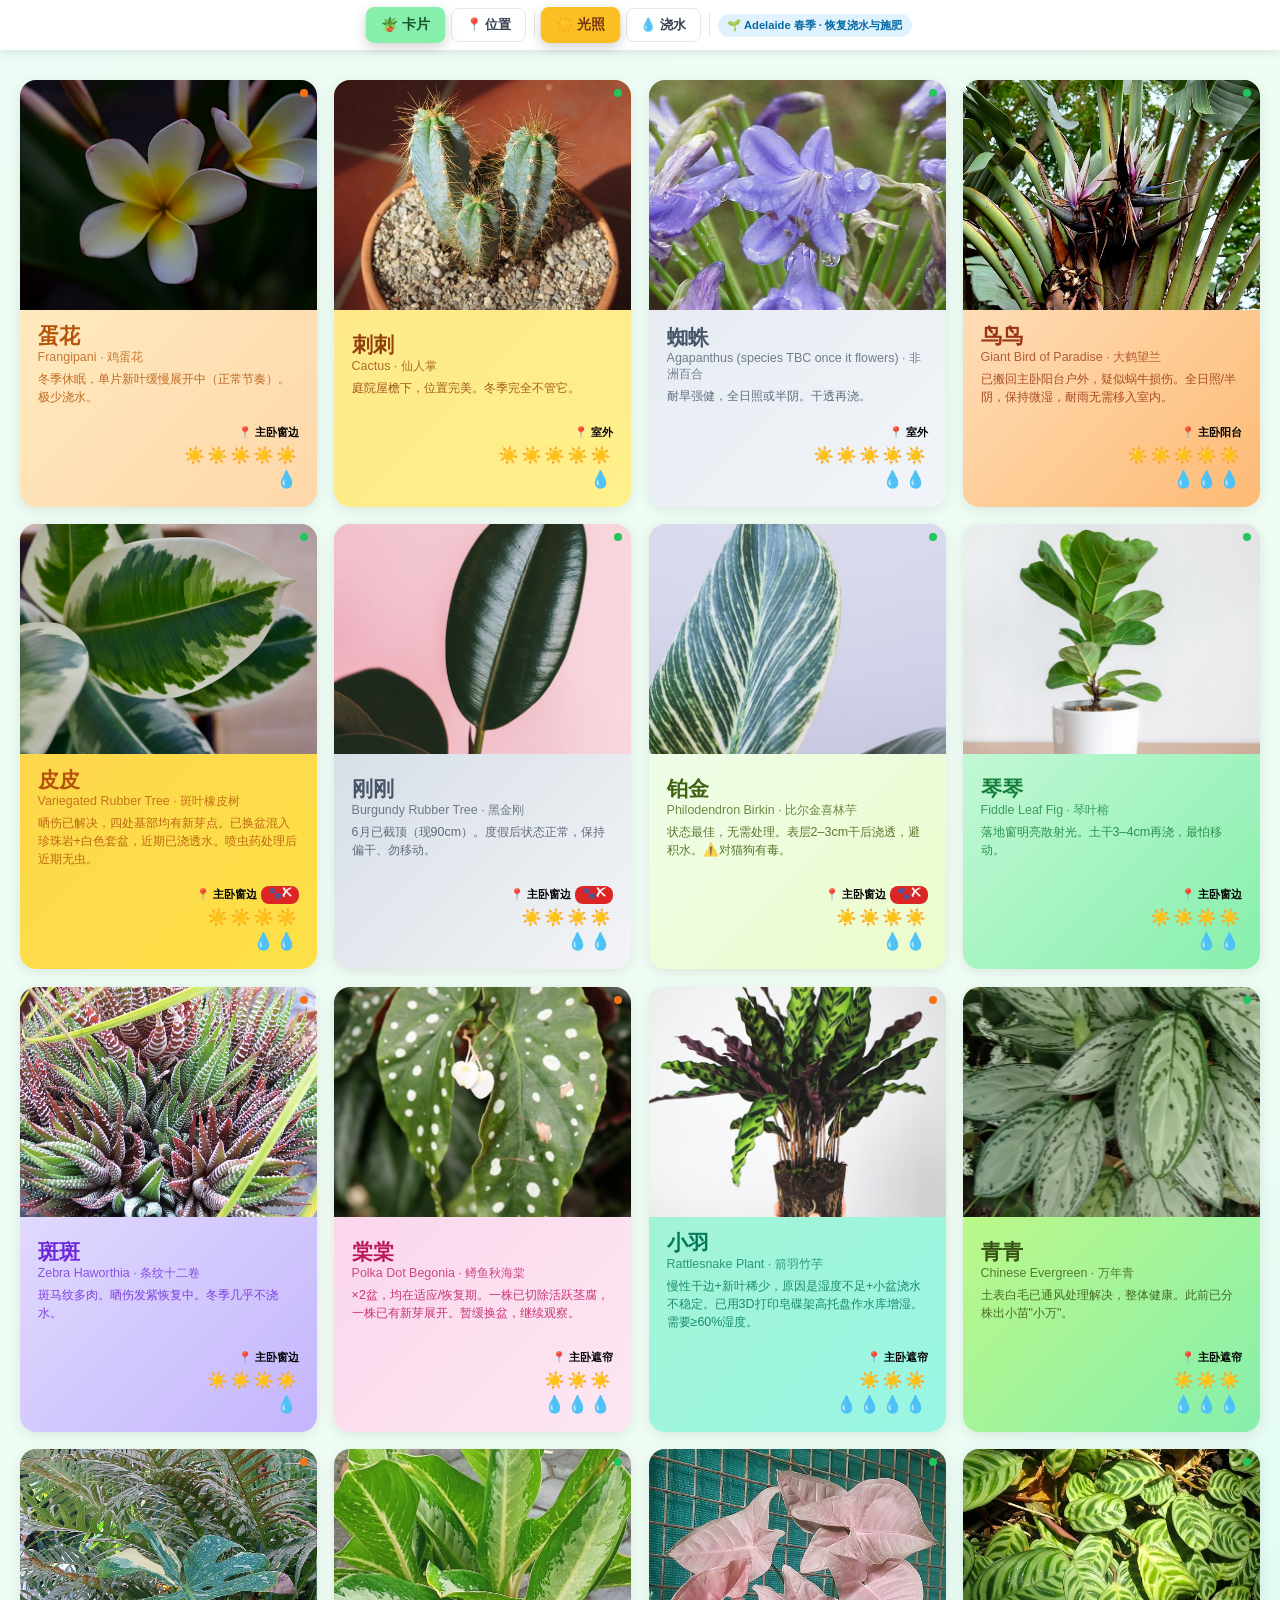
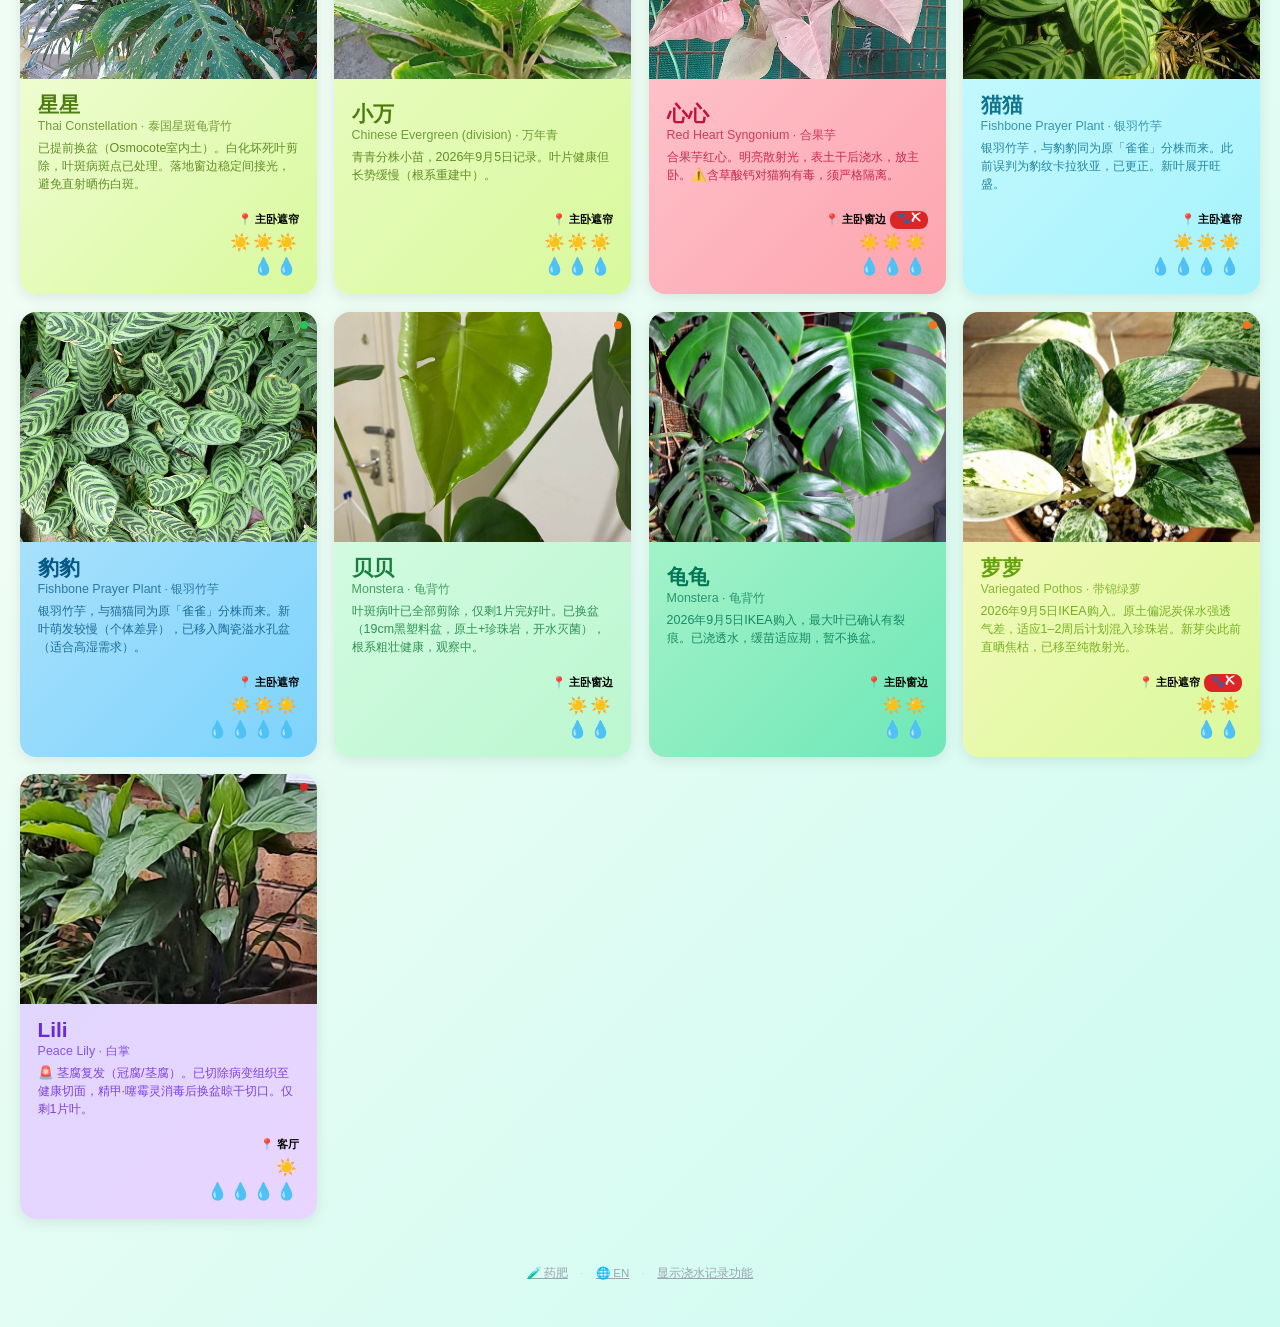
==== commit 3ab8ee02: "Move Products and language switch to the footer; fix water-sort visibility 🧪 Products and the langua" ====
--- a/index.html
+++ b/index.html
@@ -12,7 +12,6 @@
     <button class="btn active view" id="btnGrid" onclick="setView('grid')">🪴</button>
     <button class="btn" id="btnLoc" onclick="setView('loc')">📍</button>
     <button class="btn" id="btnToday" onclick="setView('today')">📋</button>
-    <button class="btn" id="btnChem" onclick="setView('chem')">🧪</button>
     <span class="divider-v"></span>
     <button class="btn active light" id="btnLight" onclick="setSortBy('light')">☀️</button>
     <button class="btn" id="btnWater" onclick="setSortBy('water')">💧</button>
@@ -26,6 +25,10 @@
     <div id="dashboard"></div>
     <div id="chemView"></div>
     <div class="app-settings">
+        <button id="btnChemFooter" onclick="setView('chem')"></button>
+        <span class="app-settings-dot">·</span>
+        <button id="btnLangFooter" onclick="toggleLang()"></button>
+        <span class="app-settings-dot">·</span>
         <button id="btnWaterToggle" onclick="toggleWatering()"></button>
     </div>
 </main>
@@ -236,17 +239,17 @@
 function applyWaterVisibility() {
     const btn = document.getElementById('btnWaterToggle');
     const today = document.getElementById('btnToday');
-    const sort = document.getElementById('btnWater');
     // Label states the action, so it can't be mistaken for a "log water" button.
     if (btn) btn.textContent = waterOn ? UI[lang].waterTrackHide : UI[lang].waterTrackShow;
+    // Only the Today tab (due dates, logging) depends on tracking. The 💧 sort
+    // uses each plant's thirst rating — a fixed care fact, not the log — so it
+    // stays available either way.
     if (today) today.style.display = waterOn ? '' : 'none';
-    if (sort) sort.style.display = waterOn ? '' : 'none';
 }
 
 window.toggleWatering = function() {
     waterOn = !waterOn;
     try { localStorage.setItem('plantWaterOn', waterOn ? '1' : '0'); } catch (e) {}
-    if (!waterOn && sortBy === 'water') sortBy = 'light';
     applyWaterVisibility();
     if (!waterOn && view === 'today') { setView('grid'); return; }
     syncControls();
@@ -1185,14 +1188,12 @@
     const bGrid = document.getElementById('btnGrid');
     const bLoc = document.getElementById('btnLoc');
     const bToday = document.getElementById('btnToday');
-    const bChem = document.getElementById('btnChem');
     const bLight = document.getElementById('btnLight');
     const bWater = document.getElementById('btnWater');
 
     bGrid.textContent = ui.gridView;
     bLoc.textContent = ui.locView;
     bToday.textContent = ui.todayView;
-    bChem.textContent = ui.chemView;
     bLight.textContent = ui.sortLight;
     bWater.textContent = ui.sortWater;
     document.getElementById('seasonTag').textContent = ui.season;
@@ -1203,13 +1204,19 @@
     bLoc.classList.toggle('view', view === 'loc');
     bToday.classList.toggle('active', view === 'today');
     bToday.classList.toggle('view', view === 'today');
-    bChem.classList.toggle('active', view === 'chem');
-    bChem.classList.toggle('view', view === 'chem');
 
     bLight.classList.toggle('active', sortBy === 'light' && view === 'grid');
     bLight.classList.toggle('light', sortBy === 'light' && view === 'grid');
     bWater.classList.toggle('active', sortBy === 'water' && view === 'grid');
     bWater.classList.toggle('water', sortBy === 'water' && view === 'grid');
+
+    const bChemFooter = document.getElementById('btnChemFooter');
+    if (bChemFooter) {
+        bChemFooter.textContent = ui.chemView;
+        bChemFooter.classList.toggle('active-link', view === 'chem');
+    }
+    const bLangFooter = document.getElementById('btnLangFooter');
+    if (bLangFooter) bLangFooter.textContent = `🌐 ${ui.langBtn}`;
 
     applyWaterVisibility();
 }
--- a/css/app.css
+++ b/css/app.css
@@ -347,6 +347,8 @@
     font: inherit; font-size: 0.72rem; color: #9ca3af; text-decoration: underline;
 }
 .app-settings button:hover { color: #6b7280; }
+.app-settings button.active-link { color: #16a34a; font-weight: 600; }
+.app-settings-dot { color: #d1d5db; font-size: 0.72rem; }
 .cloud-on { align-self: center; font-size: 0.72rem; font-weight: 600; color: #15803d; }
 .photo-link {
     align-self: center; background: none; border: none; padding: 0 0.2rem;
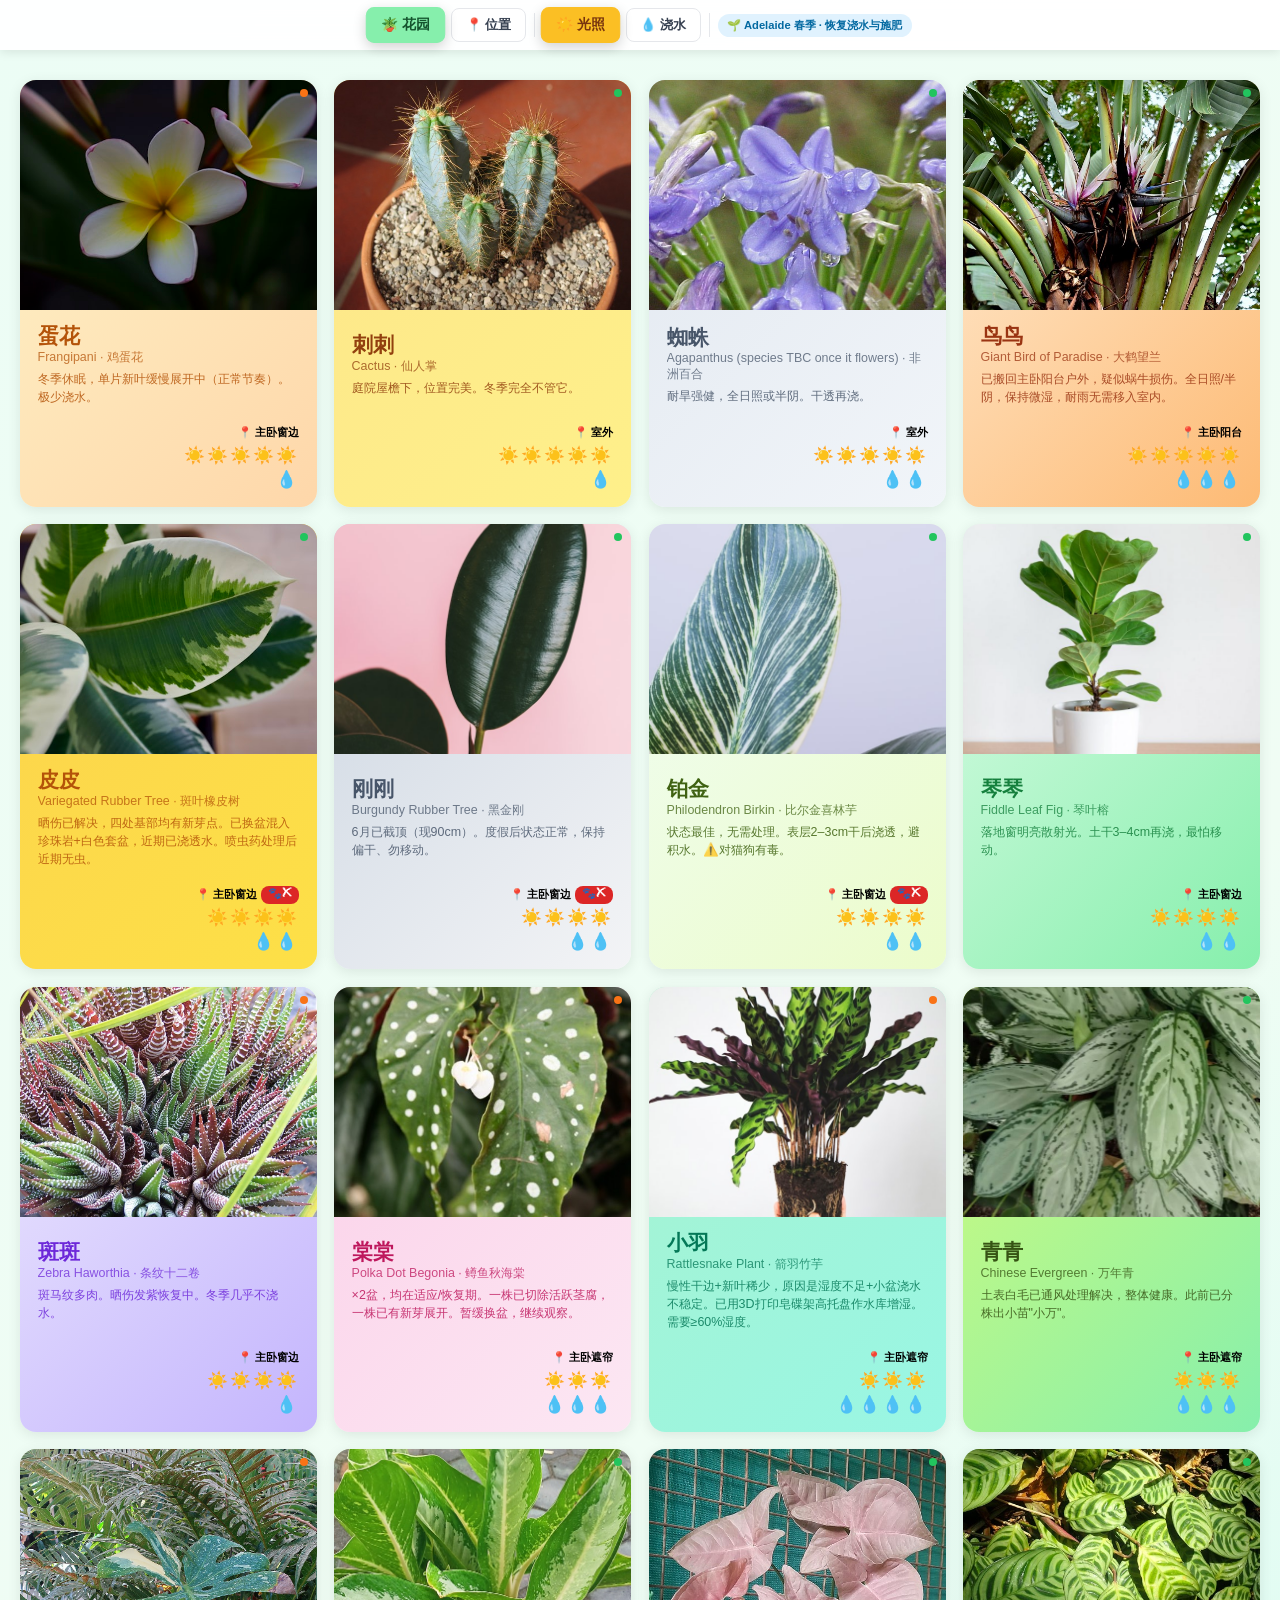
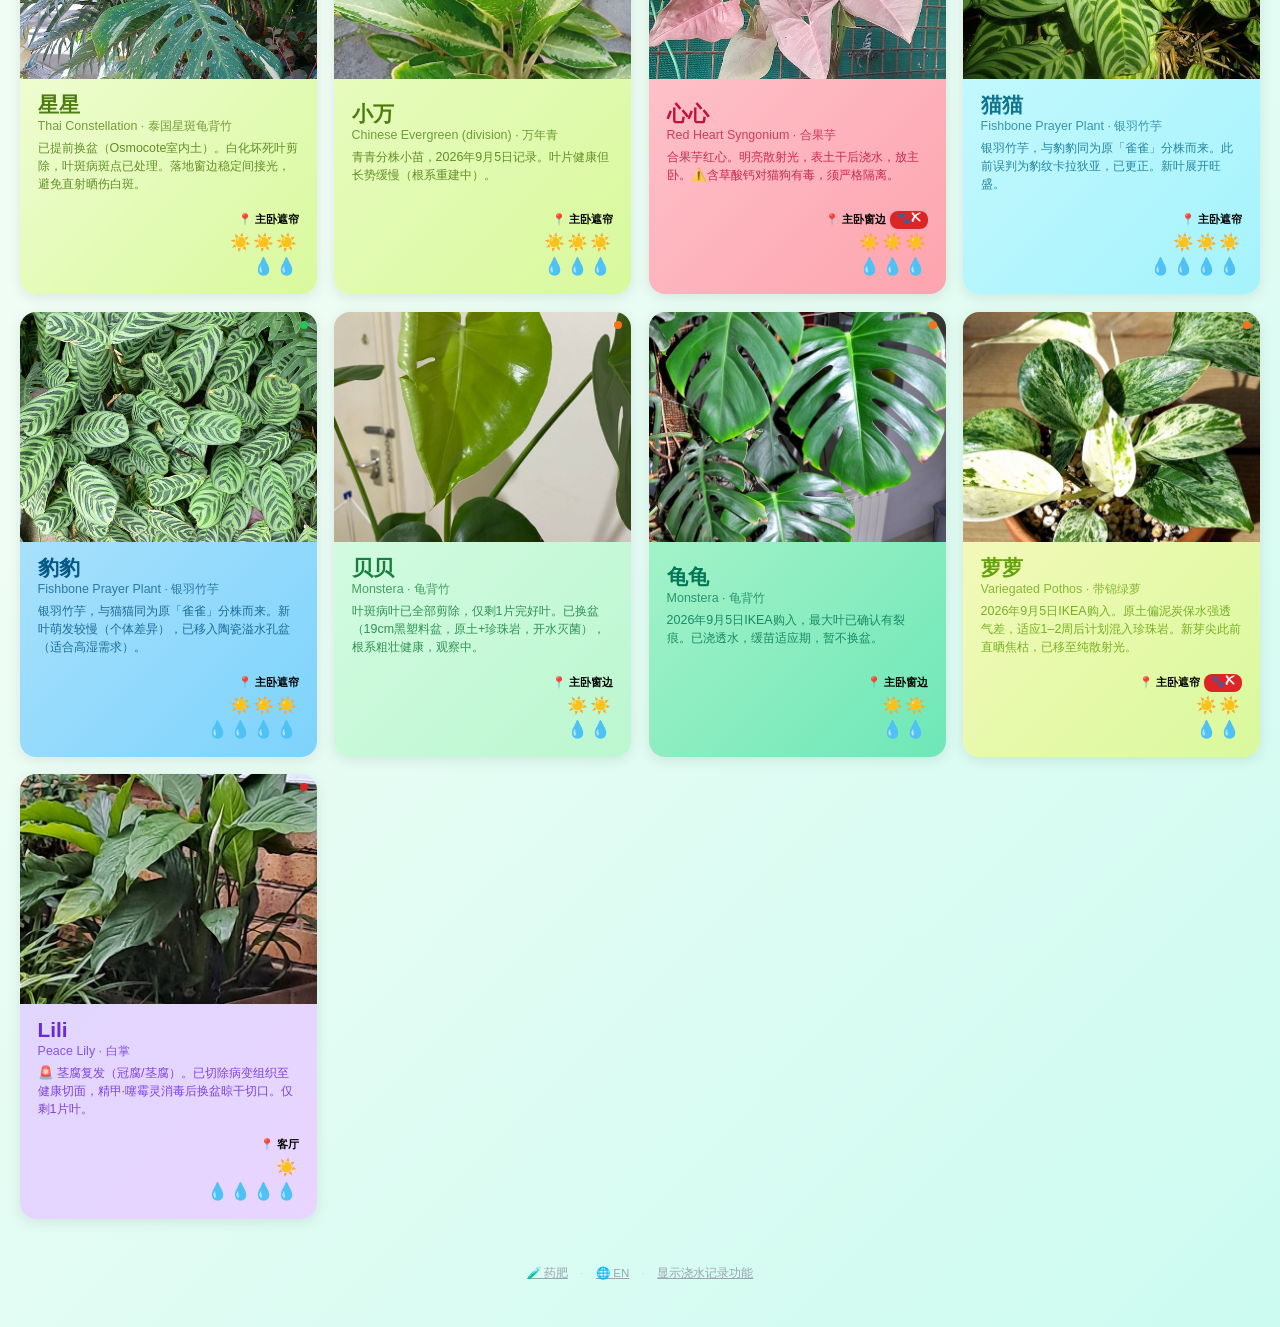
==== commit 8312f0bf: "Rename the main tab from Cards to Garden Emily preferred 花园/Garden over the other naming options — i" ====
--- a/index.html
+++ b/index.html
@@ -66,7 +66,7 @@
 // ─────────────────────────────────────────────
 const UI = {
     zh: {
-        gridView: '🪴 卡片', locView: '📍 位置',
+        gridView: '🪴 花园', locView: '📍 位置',
         sortLight: '☀️ 光照', sortWater: '💧 浇水', sortHumidity: '💦 湿度',
         langBtn: 'EN',
         season: '🌱 Adelaide 春季 · 恢复浇水与施肥',
@@ -121,7 +121,7 @@
         cColUse: '用途', cColProduct: '产品', cColFreq: '频率', cColRotate: '轮换',
     },
     en: {
-        gridView: '🪴 Cards', locView: '📍 Rooms',
+        gridView: '🪴 Garden', locView: '📍 Rooms',
         sortLight: '☀️ Light', sortWater: '💧 Water', sortHumidity: '💦 Humidity',
         langBtn: '中文',
         season: '🌱 Adelaide spring · watering & feeding resuming',
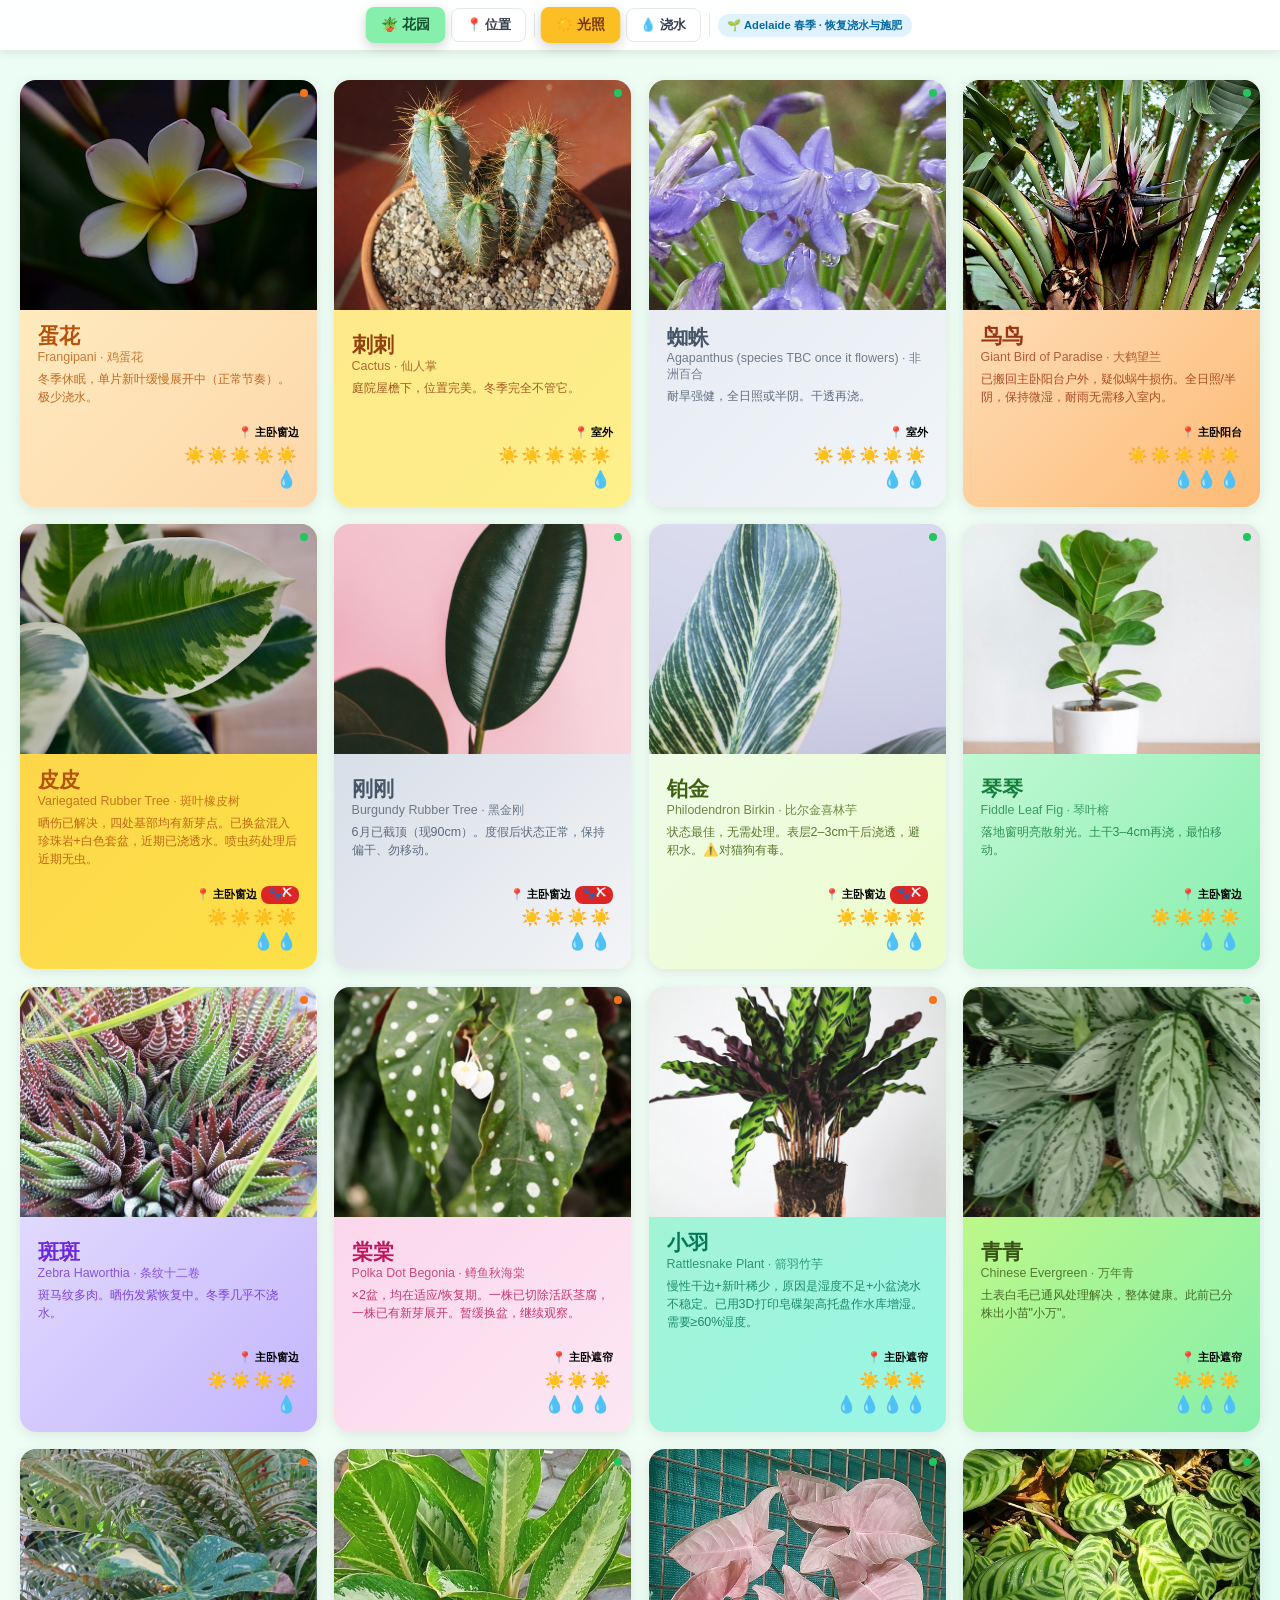
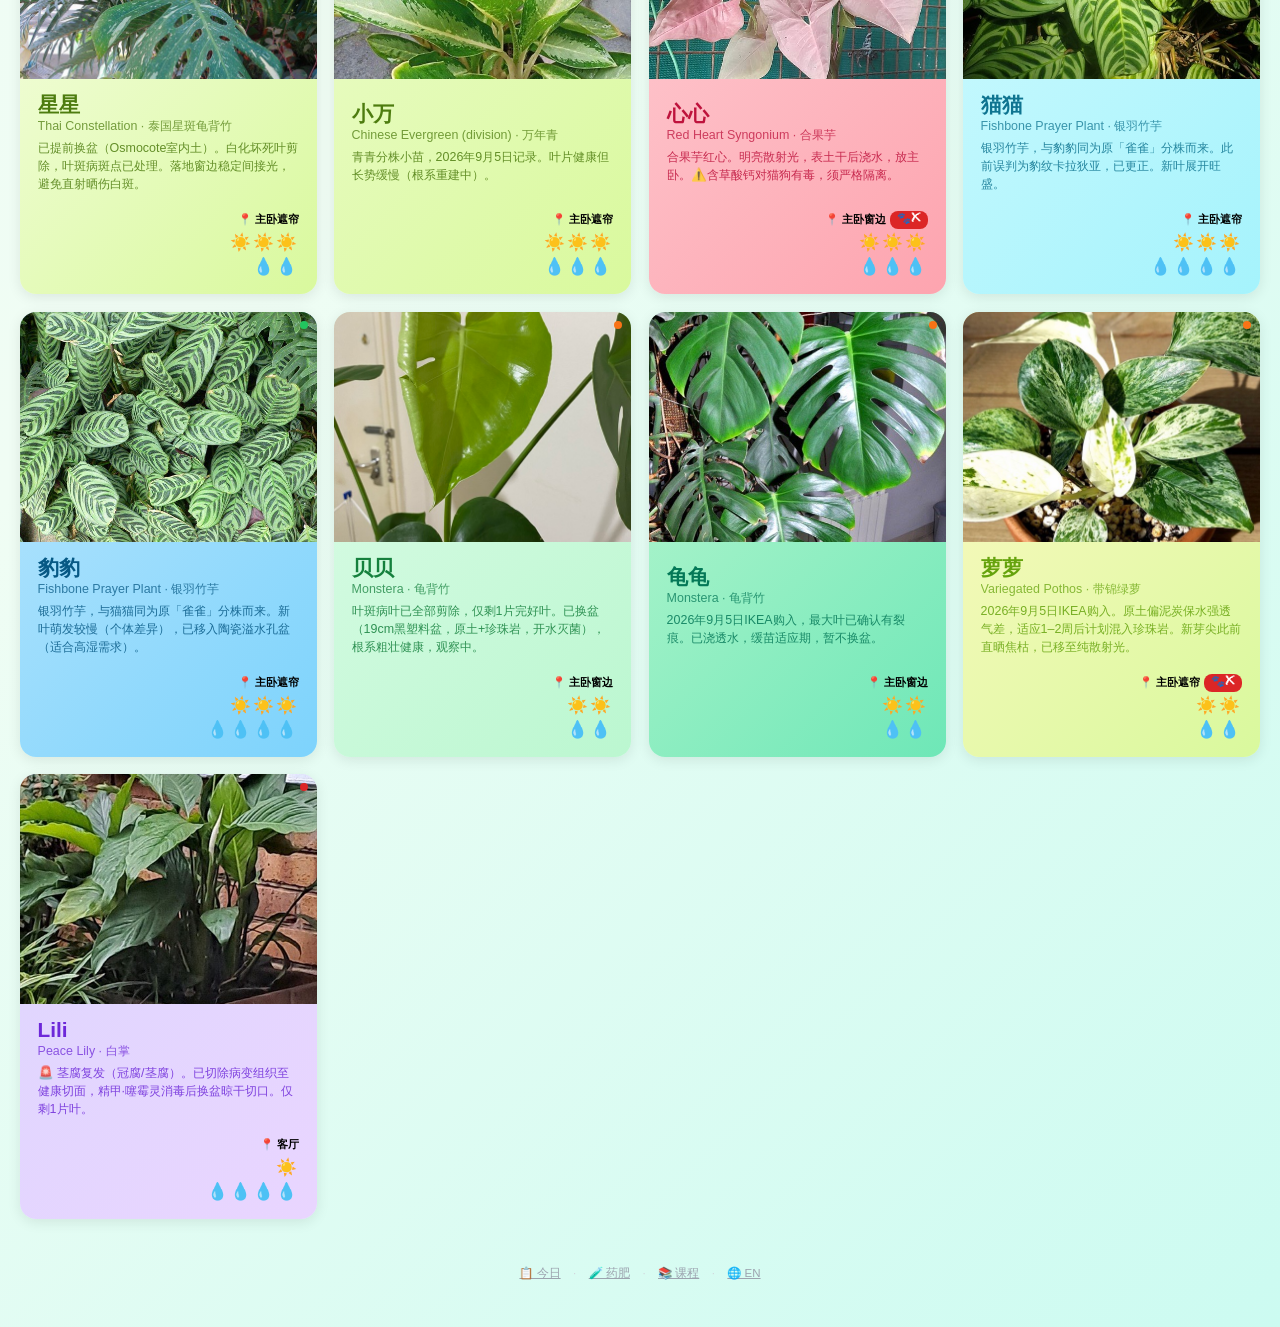
==== commit 7f9a6523: "Link lessons from the footer, drop two toggles, shrink the card images Footer is now the home for ev" ====
--- a/index.html
+++ b/index.html
@@ -3,7 +3,16 @@
 <head>
     <meta charset="UTF-8">
     <meta name="viewport" content="width=device-width, initial-scale=1.0">
-    <title>植物集合 · Emily's Plants</title>
+    <title>秘密花园 · Emily's Secret Garden</title>
+    <link rel="icon" href="icons/favicon-48.png" sizes="48x48" type="image/png">
+    <link rel="icon" href="icons/favicon-32.png" sizes="32x32" type="image/png">
+    <link rel="icon" href="icons/favicon-16.png" sizes="16x16" type="image/png">
+    <link rel="apple-touch-icon" href="icons/icon-180.png">
+    <link rel="manifest" href="manifest.webmanifest">
+    <meta name="theme-color" content="#23711d">
+    <meta name="apple-mobile-web-app-title" content="秘密花园">
+    <meta name="apple-mobile-web-app-capable" content="yes">
+    <meta name="mobile-web-app-capable" content="yes">
     <link rel="stylesheet" href="css/app.css">
 </head>
 <body>
@@ -11,7 +20,6 @@
 <div class="controls">
     <button class="btn active view" id="btnGrid" onclick="setView('grid')">🪴</button>
     <button class="btn" id="btnLoc" onclick="setView('loc')">📍</button>
-    <button class="btn" id="btnToday" onclick="setView('today')">📋</button>
     <span class="divider-v"></span>
     <button class="btn active light" id="btnLight" onclick="setSortBy('light')">☀️</button>
     <button class="btn" id="btnWater" onclick="setSortBy('water')">💧</button>
@@ -25,11 +33,13 @@
     <div id="dashboard"></div>
     <div id="chemView"></div>
     <div class="app-settings">
+        <button id="btnTodayFooter" onclick="setView('today')"></button>
+        <span class="app-settings-dot">·</span>
         <button id="btnChemFooter" onclick="setView('chem')"></button>
         <span class="app-settings-dot">·</span>
+        <a id="lnkLessons" href="lessons/index.html"></a>
+        <span class="app-settings-dot">·</span>
         <button id="btnLangFooter" onclick="toggleLang()"></button>
-        <span class="app-settings-dot">·</span>
-        <button id="btnWaterToggle" onclick="toggleWatering()"></button>
     </div>
 </main>
 
@@ -41,7 +51,6 @@
                 <div class="modal-subtitle" id="modalSubtitle"></div>
             </div>
             <div class="modal-header-actions">
-                <button class="btn lang" id="modalLangBtn" onclick="toggleLang()">EN</button>
                 <button class="close-btn" onclick="closeModal()">×</button>
             </div>
         </div>
@@ -60,1189 +69,17 @@
 
 <script src="js/data-reference.js"></script>
 <script src="js/data-plants.js"></script>
-<script>
-// ─────────────────────────────────────────────
-// i18n
-// ─────────────────────────────────────────────
-const UI = {
-    zh: {
-        gridView: '🪴 花园', locView: '📍 位置',
-        sortLight: '☀️ 光照', sortWater: '💧 浇水', sortHumidity: '💦 湿度',
-        langBtn: 'EN',
-        season: '🌱 Adelaide 春季 · 恢复浇水与施肥',
-        light: '光照', water: '浇水频率', humidity: '湿度',
-        intro: '📋 简介', lightNeeds: '☀️ 光照', waterNeeds: '💧 浇水',
-        seasonNow: '🌱 当前季节 (Adelaide 春季)', tips: '📝 要点',
-        septPlan: '🌱 九月计划',
-        attention: '⚠️ 注意', locationLabel: '📍 位置',
-        photos: '📷 成长记录', takePhoto: '📷 拍照', fromAlbum: '🖼 相册',
-        noPhotos: '还没有照片——拍一张记录它的成长吧',
-        deletePhoto: '删除', closePhoto: '关闭',
-        confirmDelete: '删除这张照片？',
-        photoNote: '照片保存在 GitHub 仓库，所有设备通用',
-        photoNoteLocal: '未连接 GitHub——照片只存在这台设备上',
-        cloudConnect: '☁️ 连接 GitHub', cloudOn: '☁️ 已连接', cloudOff: '断开',
-        cloudPrompt: '粘贴 GitHub 令牌（fine-grained token，需对本仓库有 Contents 读写权限）：',
-        cloudSaved: '已连接，之后拍的照片会自动上传',
-        cloudBadToken: '令牌无效或权限不足，请检查后重试',
-        cloudDisconnect: '断开连接？照片仍保留在仓库中。',
-        uploading: '上传中…', uploadFail: '上传失败，已暂存到本机',
-        localBadge: '本机', syncUp: n => `⬆️ 同步 ${n} 张到线上`, syncing: '同步中…',
-        syncDone: '同步完成', deleteRemote: '删除这张线上照片？',
-        todayView: '📋 今日',
-        moveTo: '摆放位置', recommendedSuffix: '（推荐）',
-        movedFrom: name => `已从推荐位置「${name}」移出`,
-        locReset: '↩ 恢复推荐位置',
-        locResetConfirm: '把所有植物恢复到推荐位置？',
-        movedCount: n => `${n} 株不在推荐位置`,
-        allRecommended: '全部都在推荐位置 ✓',
-        waterTrackHide: '隐藏浇水记录功能', waterTrackShow: '显示浇水记录功能',
-        wateringTitle: '💧 浇水记录',
-        recommended: '建议频率', recEvery: n => `每 ${n} 天`,
-        lastWatered: '上次浇水', nextDue: '下次浇水',
-        never: '还没记录', logFirst: '先记一次浇水',
-        wateredBtn: '💧 今天浇了', wateredDone: '✓ 今天已浇', undoLast: '↩ 撤销',
-        recentLog: '最近', winterHold: '不按固定周期浇水',
-        today: '今天', dayAgo: n => `${n} 天前`, inDays: n => `${n} 天后`,
-        overdueBy: n => `逾期 ${n} 天`, dueToday: '今天该浇',
-        statPlants: '植物', statDue: '今天该浇', statOverdue: '逾期',
-        gOverdue: '逾期', gDue: '今天该浇', gNever: '未记录', gSoon: '快到了', gOk: '还好', gHold: '暂停中',
-        nothingDue: '今天都不用浇 🎉',
-        toxicWarn: '⚠️ 对猫狗有毒 — 放在宠物碰不到的地方',
-        chemView: '🧪 药肥',
-        chemBannerTitle: '✅ 9月起恢复正常用药（18°C+）',
-        chemBannerText: '冬季（6–8月）低温下真菌代谢慢，喷药效果差反而伤植物，因此全期停用。现已入春、气温稳定18°C以上，可按下方轮换表恢复喷药与施肥。精甲·噻霉灵仍只用于换盆时根系消毒，不作叶面喷施。',
-        cInsecticide: '🐛 杀虫剂', cFungicide: '🦠 杀菌剂', cFertiliser: '🌱 肥料 · 增强剂',
-        cSchedule: '📅 9月轮换时间表（18°C+）', cSafety: '🚨 安全注意',
-        cActive: '成分', cTarget: '针对', cUsage: '用法', cPlants: '适用', cStock: '库存', cNote: '备注',
-        cPetSafe: '🐾 宠物安全', cPetCaution: '🐾 需谨慎',
-        cWinterYes: '❄️ 冬季可用', cWinterNo: '❄️ 冬季不用',
-        cStNow: '🟢 现在使用', cStReady: '🔵 备用待命', cStSpring: '🌱 春季可用',
-        cColUse: '用途', cColProduct: '产品', cColFreq: '频率', cColRotate: '轮换',
-    },
-    en: {
-        gridView: '🪴 Garden', locView: '📍 Rooms',
-        sortLight: '☀️ Light', sortWater: '💧 Water', sortHumidity: '💦 Humidity',
-        langBtn: '中文',
-        season: '🌱 Adelaide spring · watering & feeding resuming',
-        light: 'Light', water: 'Watering', humidity: 'Humidity',
-        intro: '📋 About', lightNeeds: '☀️ Light', waterNeeds: '💧 Water',
-        seasonNow: '🌱 This season (Adelaide spring)', tips: '📝 Key points',
-        septPlan: '🌱 September plan',
-        attention: '⚠️ Attention', locationLabel: '📍 Location',
-        photos: '📷 Growth Log', takePhoto: '📷 Camera', fromAlbum: '🖼 Library',
-        noPhotos: 'No photos yet — take one to track its growth',
-        deletePhoto: 'Delete', closePhoto: 'Close',
-        confirmDelete: 'Delete this photo?',
-        photoNote: 'Photos are saved to the GitHub repo — visible on all your devices',
-        photoNoteLocal: 'Not connected to GitHub — photos stay on this device only',
-        cloudConnect: '☁️ Connect GitHub', cloudOn: '☁️ Connected', cloudOff: 'Disconnect',
-        cloudPrompt: 'Paste a GitHub token (fine-grained, with Contents read/write on this repo):',
-        cloudSaved: 'Connected — new photos will upload automatically',
-        cloudBadToken: 'That token was rejected. Check its permissions and try again.',
-        cloudDisconnect: 'Disconnect? Photos already uploaded stay in the repo.',
-        uploading: 'Uploading…', uploadFail: 'Upload failed — saved on this device instead',
-        localBadge: 'local', syncUp: n => `⬆️ Upload ${n} pending`, syncing: 'Uploading…',
-        syncDone: 'All synced', deleteRemote: 'Delete this photo from the repo?',
-        todayView: '📋 Today',
-        moveTo: 'Placed in', recommendedSuffix: '(recommended)',
-        movedFrom: name => `Moved out of its recommended spot — ${name}`,
-        locReset: '↩ Reset to recommended',
-        locResetConfirm: 'Put every plant back in its recommended spot?',
-        movedCount: n => `${n} plant${n === 1 ? '' : 's'} away from the recommended spot`,
-        allRecommended: 'Everything is in its recommended spot ✓',
-        waterTrackHide: 'Hide watering tracking', waterTrackShow: 'Show watering tracking',
-        wateringTitle: '💧 Watering',
-        recommended: 'Recommended', recEvery: n => `every ${n} days`,
-        lastWatered: 'Last watered', nextDue: 'Next due',
-        never: 'Never logged', logFirst: 'log a watering first',
-        wateredBtn: '💧 Watered today', wateredDone: '✓ Watered today', undoLast: '↩ Undo',
-        recentLog: 'Recent', winterHold: 'Not on a fixed watering schedule',
-        today: 'today', dayAgo: n => `${n}d ago`, inDays: n => `in ${n}d`,
-        overdueBy: n => `${n}d overdue`, dueToday: 'due today',
-        statPlants: 'plants', statDue: 'due today', statOverdue: 'overdue',
-        gOverdue: 'Overdue', gDue: 'Due today', gNever: 'Not logged', gSoon: 'Coming up', gOk: 'All good', gHold: 'On hold',
-        nothingDue: 'Nothing to water today 🎉',
-        toxicWarn: "⚠️ Toxic to cats & dogs — keep out of pets' reach",
-        chemView: '🧪 Products',
-        chemBannerTitle: '✅ Spraying resumes from September (18°C+)',
-        chemBannerText: 'Everything was on hold through winter (Jun–Aug) — at 14°C fungal metabolism is slow, so sprays work poorly and stress the plant instead. Now that spring temperatures hold above 18°C, the rotation schedule below is back in play. Metalaxyl·hymexazol stays a root dip at repotting only, never a foliar spray.',
-        cInsecticide: '🐛 Insecticides', cFungicide: '🦠 Fungicides', cFertiliser: '🌱 Fertilisers & boosters',
-        cSchedule: '📅 September rotation (18°C+)', cSafety: '🚨 Safety',
-        cActive: 'Active', cTarget: 'Targets', cUsage: 'How', cPlants: 'For', cStock: 'Stock', cNote: 'Note',
-        cPetSafe: '🐾 Pet safe', cPetCaution: '🐾 Use care',
-        cWinterYes: '❄️ OK in winter', cWinterNo: '❄️ Not in winter',
-        cStNow: '🟢 In use now', cStReady: '🔵 On standby', cStSpring: '🌱 Cleared for spring',
-        cColUse: 'Purpose', cColProduct: 'Product', cColFreq: 'Frequency', cColRotate: 'Rotation',
-    },
-};
-
-// Collection-wide September actions (shown under every plant's September plan)
-
-
-// ─────────────────────────────────────────────
-// Pesticides & fertilisers (pet-safe stock on hand)
-// state ∈ now | ready | spring
-// ─────────────────────────────────────────────
-
-
-// ─────────────────────────────────────────────
-// State
-// ─────────────────────────────────────────────
-let lang = localStorage.getItem('plantLang') || 'zh';
-let sortBy = 'light';
-let view = 'grid';
-// Watering tracking (the log, due dates and Today tab) is off by default and
-// opted into via the toggle. The watering *care guidance* on each plant always
-// stays visible regardless.
-let waterOn = (() => {
-    try { return localStorage.getItem('plantWaterOn') === '1'; } catch (e) { return false; }
-})();
-
-// Where a plant actually sits right now. Each plant's `locationNo` is the
-// recommended spot; moving one stores an override on this device only, so
-// "reset" just clears the overrides and the recommendation shows through again.
-const LOC_KEY = 'plantLocOverrides';
-let locOverrides = (() => {
-    try { return JSON.parse(localStorage.getItem(LOC_KEY)) || {}; } catch (e) { return {}; }
-})();
-
-function saveLocOverrides() {
-    try { localStorage.setItem(LOC_KEY, JSON.stringify(locOverrides)); } catch (e) {}
-}
-function locOf(plant) {
-    const o = locOverrides[plant.id];
-    return (o && LOCATIONS[o]) ? o : plant.locationNo;
-}
-function isMoved(plant) { return locOf(plant) !== plant.locationNo; }
-function movedCount() { return plants.filter(isMoved).length; }
-
-window.setPlantLocation = function(plantId, locNo) {
-    const plant = plants.find(p => p.id === plantId);
-    if (!plant) return;
-    locNo = Number(locNo);
-    if (locNo === plant.locationNo) delete locOverrides[plant.id];
-    else locOverrides[plant.id] = locNo;
-    saveLocOverrides();
-    openModal(plantId);
-    if (view === 'loc') renderLocations(); else if (view === 'grid') renderGrid();
-};
-
-window.resetLocations = function() {
-    if (!movedCount()) return;
-    if (!confirm(UI[lang].locResetConfirm)) return;
-    locOverrides = {};
-    saveLocOverrides();
-    renderLocations();
-};
-
-function applyWaterVisibility() {
-    const btn = document.getElementById('btnWaterToggle');
-    const today = document.getElementById('btnToday');
-    // Label states the action, so it can't be mistaken for a "log water" button.
-    if (btn) btn.textContent = waterOn ? UI[lang].waterTrackHide : UI[lang].waterTrackShow;
-    // Only the Today tab (due dates, logging) depends on tracking. The 💧 sort
-    // uses each plant's thirst rating — a fixed care fact, not the log — so it
-    // stays available either way.
-    if (today) today.style.display = waterOn ? '' : 'none';
-}
-
-window.toggleWatering = function() {
-    waterOn = !waterOn;
-    try { localStorage.setItem('plantWaterOn', waterOn ? '1' : '0'); } catch (e) {}
-    applyWaterVisibility();
-    if (!waterOn && view === 'today') { setView('grid'); return; }
-    syncControls();
-    if (view === 'loc') renderLocations(); else if (view === 'grid') renderGrid();
-};
-
-function t(obj) { return typeof obj === 'string' ? obj : obj[lang]; }
-
-function normalizeLevel(level) {
-    if (level >= 5) return 3;
-    if (level >= 3) return 2;
-    return 1;
-}
-
-// ─────────────────────────────────────────────
-// Watering log (localStorage — dates only, on this device)
-// ─────────────────────────────────────────────
-const WATER_KEY = 'mygreens_water_v1';
-
-function loadWaterLog() {
-    try { return JSON.parse(localStorage.getItem(WATER_KEY)) || {}; }
-    catch (e) { return {}; }
-}
-function saveWaterLog(log) { localStorage.setItem(WATER_KEY, JSON.stringify(log)); }
-
-function todayStr() {
-    const d = new Date();
-    return `${d.getFullYear()}-${String(d.getMonth() + 1).padStart(2, '0')}-${String(d.getDate()).padStart(2, '0')}`;
-}
-function daysBetween(a, b) {
-    return Math.round((Date.parse(b + 'T00:00:00') - Date.parse(a + 'T00:00:00')) / 86400000);
-}
-
-function getLog(id) { return (loadWaterLog()[id] || []).slice().sort(); }
-function loggedTodayFor(id) { const a = getLog(id); return a.length > 0 && a[a.length - 1] === todayStr(); }
-
-function logWater(id) {
-    const log = loadWaterLog();
-    const arr = log[id] || [];
-    const t = todayStr();
-    if (!arr.includes(t)) { arr.push(t); arr.sort(); log[id] = arr; saveWaterLog(log); }
-}
-function undoLastWater(id) {
-    const log = loadWaterLog();
-    const arr = (log[id] || []).slice().sort();
-    arr.pop();
-    if (arr.length) log[id] = arr; else delete log[id];
-    saveWaterLog(log);
-}
-
-// state ∈ hold | never | overdue | due | soon | ok
-function waterStatus(plant) {
-    if (plant.hold || plant.waterDays == null) return { state: 'hold' };
-    const arr = getLog(plant.id);
-    if (!arr.length) return { state: 'never' };
-    const last = arr[arr.length - 1];
-    const daysSince = daysBetween(last, todayStr());
-    const overdueDays = daysSince - plant.waterDays;
-    let state;
-    if (overdueDays > 0) state = 'overdue';
-    else if (overdueDays === 0) state = 'due';
-    else if (-overdueDays <= 2) state = 'soon';
-    else state = 'ok';
-    return { state, last, daysSince, overdueDays };
-}
-
-function fmtAgo(daysSince) {
-    const ui = UI[lang];
-    return daysSince <= 0 ? ui.today : ui.dayAgo(daysSince);
-}
-function fmtDue(ws) {
-    const ui = UI[lang];
-    if (ws.state === 'overdue') return `<span class="od">${ui.overdueBy(ws.overdueDays)}</span>`;
-    if (ws.state === 'due') return ui.dueToday;
-    return ui.inDays(-ws.overdueDays);
-}
-
-// ─────────────────────────────────────────────
-// Photos (IndexedDB — stored on this device)
-// ─────────────────────────────────────────────
-let dbPromise = null;
-function openDB() {
-    if (!dbPromise) {
-        dbPromise = new Promise((resolve, reject) => {
-            const req = indexedDB.open('mygreens', 1);
-            req.onupgradeneeded = () => {
-                const store = req.result.createObjectStore('photos', { keyPath: 'id', autoIncrement: true });
-                store.createIndex('plantId', 'plantId');
-            };
-            req.onsuccess = () => resolve(req.result);
-            req.onerror = () => reject(req.error);
-        });
-    }
-    return dbPromise;
-}
-
-async function dbAddPhoto(plantId, blob) {
-    const db = await openDB();
-    return new Promise((resolve, reject) => {
-        const tx = db.transaction('photos', 'readwrite');
-        tx.objectStore('photos').add({ plantId, date: new Date().toISOString(), blob });
-        tx.oncomplete = () => resolve();
-        tx.onerror = () => reject(tx.error);
-    });
-}
-
-async function dbGetPhotos(plantId) {
-    const db = await openDB();
-    return new Promise((resolve, reject) => {
-        const req = db.transaction('photos').objectStore('photos')
-            .index('plantId').getAll(IDBKeyRange.only(plantId));
-        req.onsuccess = () => resolve(req.result.sort((a, b) => b.date.localeCompare(a.date)));
-        req.onerror = () => reject(req.error);
-    });
-}
-
-async function dbDeletePhoto(id) {
-    const db = await openDB();
-    return new Promise((resolve, reject) => {
-        const tx = db.transaction('photos', 'readwrite');
-        tx.objectStore('photos').delete(id);
-        tx.oncomplete = () => resolve();
-        tx.onerror = () => reject(tx.error);
-    });
-}
-
-// ─────────────────────────────────────────────
-// Online photos (GitHub repo — photos/{slug}/{timestamp}.jpg)
-// Reading is public and needs no token; uploading/deleting needs one.
-// The token is kept in localStorage on this device and never committed.
-// ─────────────────────────────────────────────
-const GH = { owner: 'emilylu1230', repo: 'MyGreens', branch: 'main', dir: 'photos' };
-const GH_TOKEN_KEY = 'mygreensGhToken';
-
-function ghToken() {
-    try { return localStorage.getItem(GH_TOKEN_KEY) || ''; } catch (e) { return ''; }
-}
-function ghConnected() { return !!ghToken(); }
-
-function ghHeaders(withAuth) {
-    const h = { 'Accept': 'application/vnd.github+json' };
-    if (withAuth) h['Authorization'] = `Bearer ${ghToken()}`;
-    return h;
-}
-
-// The plant's stable folder name, reused from its image filename — nicknames
-// change in this collection, image slugs have not.
-function plantSlug(plant) {
-    return (plant.img || '').replace(/^images\//, '').replace(/\.[a-z]+$/i, '') || `plant-${plant.id}`;
-}
-
-function rawUrl(path) {
-    return `https://raw.githubusercontent.com/${GH.owner}/${GH.repo}/${GH.branch}/${path}`;
-}
-
-// Filenames are ISO timestamps, so the date comes back out of the name.
-function dateFromName(name) {
-    const m = name.match(/^(\d{4})-(\d{2})-(\d{2})T(\d{2})-(\d{2})-(\d{2})/);
-    return m ? `${m[1]}-${m[2]}-${m[3]}T${m[4]}:${m[5]}:${m[6]}Z` : new Date(0).toISOString();
-}
-
-// One recursive tree call returns every photo for every plant. The result is
-// cached locally so an offline load — or a spent API rate limit, which is only
-// 60/hour unauthenticated — still shows the photos instead of an empty grid.
-const GH_CACHE_KEY = 'mygreensPhotoManifest';
-let ghManifest = null;
-
-function ghReadCache() {
-    try { return JSON.parse(localStorage.getItem(GH_CACHE_KEY)) || null; } catch (e) { return null; }
-}
-function ghWriteCache(m) {
-    try { localStorage.setItem(GH_CACHE_KEY, JSON.stringify(m)); } catch (e) {}
-}
-
-async function ghLoadManifest(force) {
-    if (ghManifest && !force) return ghManifest;
-    if (!ghManifest) ghManifest = ghReadCache();
-    try {
-        const res = await fetch(
-            `https://api.github.com/repos/${GH.owner}/${GH.repo}/git/trees/${GH.branch}?recursive=1`,
-            { headers: ghHeaders(ghConnected()) });
-        if (!res.ok) throw new Error(`tree ${res.status}`);
-        const data = await res.json();
-        const byPlant = {};
-        (data.tree || []).forEach(node => {
-            if (node.type !== 'blob') return;
-            const m = node.path.match(/^photos\/([^/]+)\/(.+\.jpe?g)$/i);
-            if (!m) return;
-            (byPlant[m[1]] = byPlant[m[1]] || []).push({
-                kind: 'remote', slug: m[1], name: m[2], path: node.path,
-                sha: node.sha, url: rawUrl(node.path), date: dateFromName(m[2]),
-            });
-        });
-        Object.values(byPlant).forEach(list => list.sort((a, b) => b.date.localeCompare(a.date)));
-        ghManifest = byPlant;
-        ghWriteCache(byPlant);
-    } catch (e) {
-        ghManifest = ghManifest || {};
-    }
-    return ghManifest;
-}
-
-function blobToBase64(blob) {
-    return new Promise((resolve, reject) => {
-        const r = new FileReader();
-        r.onload = () => resolve(String(r.result).split(',')[1]);
-        r.onerror = reject;
-        r.readAsDataURL(blob);
-    });
-}
-
-async function ghUpload(slug, blob) {
-    const name = new Date().toISOString().replace(/[:.]/g, '-').replace(/Z$/, '') + '.jpg';
-    const path = `${GH.dir}/${slug}/${name}`;
-    const res = await fetch(`https://api.github.com/repos/${GH.owner}/${GH.repo}/contents/${path}`, {
-        method: 'PUT',
-        headers: { ...ghHeaders(true), 'Content-Type': 'application/json' },
-        body: JSON.stringify({
-            message: `Add growth photo for ${slug}`,
-            content: await blobToBase64(blob),
-            branch: GH.branch,
-        }),
-    });
-    if (!res.ok) throw new Error(`upload ${res.status}`);
-    const data = await res.json();
-    const item = {
-        kind: 'remote', slug, name, path, sha: data.content && data.content.sha,
-        url: rawUrl(path), date: dateFromName(name),
-    };
-    ghManifest = ghManifest || {};
-    (ghManifest[slug] = ghManifest[slug] || []).unshift(item);
-    ghWriteCache(ghManifest);
-    return item;
-}
-
-async function ghDelete(item) {
-    const res = await fetch(`https://api.github.com/repos/${GH.owner}/${GH.repo}/contents/${item.path}`, {
-        method: 'DELETE',
-        headers: { ...ghHeaders(true), 'Content-Type': 'application/json' },
-        body: JSON.stringify({ message: `Remove growth photo ${item.name}`, sha: item.sha, branch: GH.branch }),
-    });
-    if (!res.ok) throw new Error(`delete ${res.status}`);
-    if (ghManifest && ghManifest[item.slug]) {
-        ghManifest[item.slug] = ghManifest[item.slug].filter(p => p.path !== item.path);
-        ghWriteCache(ghManifest);
-    }
-}
-
-async function ghCheckToken(token) {
-    try {
-        const res = await fetch(`https://api.github.com/repos/${GH.owner}/${GH.repo}`,
-            { headers: { 'Accept': 'application/vnd.github+json', 'Authorization': `Bearer ${token}` } });
-        if (!res.ok) return false;
-        const repo = await res.json();
-        return !!(repo.permissions && repo.permissions.push);
-    } catch (e) { return false; }
-}
-
-async function compressImage(file) {
-    const img = await new Promise((resolve, reject) => {
-        const i = new Image();
-        i.onload = () => resolve(i);
-        i.onerror = reject;
-        i.src = URL.createObjectURL(file);
-    });
-    const MAX = 1200;
-    const scale = Math.min(1, MAX / Math.max(img.width, img.height));
-    const canvas = document.createElement('canvas');
-    canvas.width = Math.round(img.width * scale);
-    canvas.height = Math.round(img.height * scale);
-    canvas.getContext('2d').drawImage(img, 0, 0, canvas.width, canvas.height);
-    URL.revokeObjectURL(img.src);
-    return new Promise(resolve => canvas.toBlob(resolve, 'image/jpeg', 0.82));
-}
-
-let photoCounts = {};
-let latestPhotoUrls = {};
-let localOnlyCounts = {};
-let cardBlobUrls = [];
-
-async function dbGetAllPhotos() {
-    try {
-        const db = await openDB();
-        return await new Promise((resolve, reject) => {
-            const req = db.transaction('photos').objectStore('photos').getAll();
-            req.onsuccess = () => resolve(req.result);
-            req.onerror = () => reject(req.error);
-        });
-    } catch (e) { return []; }
-}
-
-// Remote photos merged with anything still only on this device.
-async function photosFor(plant) {
-    const manifest = await ghLoadManifest();
-    const remote = (manifest[plantSlug(plant)] || []).slice();
-    const local = (await dbGetPhotos(plant.id))
-        .map(p => ({ kind: 'local', id: p.id, date: p.date, blob: p.blob }));
-    return remote.concat(local).sort((a, b) => b.date.localeCompare(a.date));
-}
-
-async function refreshPhotoCounts() {
-    const manifest = await ghLoadManifest();
-    const all = await dbGetAllPhotos();
-
-    cardBlobUrls.forEach(u => URL.revokeObjectURL(u));
-    cardBlobUrls = [];
-    photoCounts = {};
-    localOnlyCounts = {};
-    latestPhotoUrls = {};
-
-    const latestLocal = {};
-    all.forEach(p => {
-        localOnlyCounts[p.plantId] = (localOnlyCounts[p.plantId] || 0) + 1;
-        if (!latestLocal[p.plantId] || p.date > latestLocal[p.plantId].date) latestLocal[p.plantId] = p;
-    });
-
-    plants.forEach(plant => {
-        const remote = manifest[plantSlug(plant)] || [];
-        const localCount = localOnlyCounts[plant.id] || 0;
-        const total = remote.length + localCount;
-        if (!total) return;
-        photoCounts[plant.id] = total;
-
-        const lp = latestLocal[plant.id];
-        const rp = remote[0];
-        if (lp && (!rp || lp.date > rp.date)) {
-            const url = URL.createObjectURL(lp.blob);
-            cardBlobUrls.push(url);
-            latestPhotoUrls[plant.id] = url;
-        } else if (rp) {
-            latestPhotoUrls[plant.id] = rp.url;
-        }
-    });
-}
-
-let thumbUrls = [];
-function revokeThumbs() {
-    thumbUrls.forEach(u => URL.revokeObjectURL(u));
-    thumbUrls = [];
-}
-
-function fmtDate(iso) {
-    return new Date(iso).toLocaleDateString(lang === 'zh' ? 'zh-CN' : 'en-AU',
-        { year: 'numeric', month: 'short', day: 'numeric' });
-}
-
-// The list backing the currently open photo grid, so the lightbox can index it.
-let currentPhotos = [];
-
-async function renderPhotoGrid(plantId) {
-    const grid = document.getElementById('photoGrid');
-    if (!grid) return;
-    const plant = plants.find(p => p.id === plantId);
-    if (!plant) return;
-    revokeThumbs();
-    const ui = UI[lang];
-    const photos = await photosFor(plant);
-    currentPhotos = photos;
-    renderPhotoTools(plant);
-    if (!photos.length) {
-        grid.innerHTML = `<div class="photo-empty" style="grid-column:1/-1">${ui.noPhotos}</div>`;
-        return;
-    }
-    grid.innerHTML = photos.map((p, i) => {
-        let url;
-        if (p.kind === 'local') {
-            url = URL.createObjectURL(p.blob);
-            thumbUrls.push(url);
-        } else {
-            url = p.url;
-        }
-        const badge = p.kind === 'local' ? `<div class="photo-local">${ui.localBadge}</div>` : '';
-        return `
-            <div class="photo-thumb" onclick="openLightbox(${i}, ${plantId})">
-                <img src="${url}" alt="" loading="lazy">
-                ${badge}
-                <div class="photo-date">${fmtDate(p.date)}</div>
-            </div>`;
-    }).join('');
-}
-
-// Connect / sync row under the camera buttons.
-function renderPhotoTools(plant) {
-    const box = document.getElementById('photoTools');
-    if (!box) return;
-    const ui = UI[lang];
-    const pending = localOnlyCounts[plant.id] || 0;
-    const note = document.getElementById('photoNote');
-    if (note) note.textContent = ghConnected() ? ui.photoNote : ui.photoNoteLocal;
-    if (!ghConnected()) {
-        box.innerHTML = `<button class="photo-btn" onclick="cloudConnect(${plant.id})">${ui.cloudConnect}</button>`;
-        return;
-    }
-    const sync = pending
-        ? `<button class="photo-btn" onclick="cloudSync(${plant.id})">${ui.syncUp(pending)}</button>`
-        : '';
-    box.innerHTML = `${sync}
-        <span class="cloud-on">${ui.cloudOn}</span>
-        <button class="photo-link" onclick="cloudDisconnect(${plant.id})">${ui.cloudOff}</button>`;
-}
-
-window.cloudConnect = async function(plantId) {
-    const ui = UI[lang];
-    const token = (prompt(ui.cloudPrompt) || '').trim();
-    if (!token) return;
-    if (!await ghCheckToken(token)) { alert(ui.cloudBadToken); return; }
-    try { localStorage.setItem(GH_TOKEN_KEY, token); } catch (e) {}
-    alert(ui.cloudSaved);
-    await ghLoadManifest(true);
-    await renderPhotoGrid(plantId);
-    await refreshPhotoCounts();
-    if (view === 'loc') renderLocations(); else renderGrid();
-};
-
-window.cloudDisconnect = async function(plantId) {
-    if (!confirm(UI[lang].cloudDisconnect)) return;
-    try { localStorage.removeItem(GH_TOKEN_KEY); } catch (e) {}
-    await renderPhotoGrid(plantId);
-};
-
-// Push anything captured while offline / unconnected.
-window.cloudSync = async function(plantId) {
-    const ui = UI[lang];
-    const plant = plants.find(p => p.id === plantId);
-    const box = document.getElementById('photoTools');
-    if (box) box.innerHTML = `<span class="cloud-on">${ui.syncing}</span>`;
-    const local = await dbGetPhotos(plantId);
-    let failed = 0;
-    for (const p of local) {
-        try {
-            await ghUpload(plantSlug(plant), p.blob);
-            await dbDeletePhoto(p.id);
-        } catch (e) { failed++; }
-    }
-    await refreshPhotoCounts();
-    await renderPhotoGrid(plantId);
-    if (view === 'loc') renderLocations(); else renderGrid();
-    if (failed) alert(ui.uploadFail);
-};
-
-window.capturePhoto = function(plantId, useCamera) {
-    const input = document.createElement('input');
-    input.type = 'file';
-    input.accept = 'image/*';
-    if (useCamera) input.setAttribute('capture', 'environment');
-    input.onchange = async () => {
-        const file = input.files && input.files[0];
-        if (!file) return;
-        const ui = UI[lang];
-        const plant = plants.find(p => p.id === plantId);
-        const blob = await compressImage(file);
-        const box = document.getElementById('photoTools');
-
-        if (ghConnected()) {
-            if (box) box.innerHTML = `<span class="cloud-on">${ui.uploading}</span>`;
-            try {
-                await ghUpload(plantSlug(plant), blob);
-            } catch (e) {
-                await dbAddPhoto(plantId, blob);
-                alert(ui.uploadFail);
-            }
-        } else {
-            await dbAddPhoto(plantId, blob);
-        }
-        await refreshPhotoCounts();
-        await renderPhotoGrid(plantId);
-        if (view === 'loc') renderLocations(); else renderGrid();
-    };
-    input.click();
-};
-
-let lbUrl = null;
-window.openLightbox = async function(index, plantId) {
-    const ui = UI[lang];
-    const photo = currentPhotos[index];
-    if (!photo) return;
-    if (lbUrl) { URL.revokeObjectURL(lbUrl); lbUrl = null; }
-    if (photo.kind === 'local') {
-        lbUrl = URL.createObjectURL(photo.blob);
-        document.getElementById('lbImg').src = lbUrl;
-    } else {
-        document.getElementById('lbImg').src = photo.url;
-    }
-    document.getElementById('lbMeta').textContent =
-        fmtDate(photo.date) + (photo.kind === 'local' ? ` · ${ui.localBadge}` : '');
-    document.getElementById('lbCloseBtn').textContent = ui.closePhoto;
-    const delBtn = document.getElementById('lbDelBtn');
-    delBtn.textContent = ui.deletePhoto;
-    delBtn.onclick = async () => {
-        if (!confirm(photo.kind === 'local' ? ui.confirmDelete : ui.deleteRemote)) return;
-        try {
-            if (photo.kind === 'local') await dbDeletePhoto(photo.id);
-            else await ghDelete(photo);
-        } catch (e) { alert(ui.uploadFail); return; }
-        closeLightbox();
-        await refreshPhotoCounts();
-        await renderPhotoGrid(plantId);
-        if (view === 'loc') renderLocations(); else renderGrid();
-    };
-    document.getElementById('lightbox').classList.add('show');
-};
-
-window.closeLightbox = function(event) {
-    if (event && event.target !== document.getElementById('lightbox')) return;
-    document.getElementById('lightbox').classList.remove('show');
-    if (lbUrl) { URL.revokeObjectURL(lbUrl); lbUrl = null; }
-};
-
-// ─────────────────────────────────────────────
-// Watering: card pill, dashboard, actions
-// ─────────────────────────────────────────────
-function cardWaterPill(plant) {
-    if (!waterOn) return '';
-    const ws = waterStatus(plant);
-    if (ws.state === 'hold') return '';
-    const done = loggedTodayFor(plant.id);
-    const cls = done ? 'done' : ws.state === 'overdue' ? 'od' : ws.state === 'due' ? 'due' : 'ok';
-    const label = done ? '✓' : ws.state === 'overdue' ? `💧${ws.overdueDays}d` : '💧';
-    return `<button class="card-wbtn ${cls}" aria-label="log watering" onclick="event.stopPropagation();waterAction(${plant.id})"${done ? ' disabled' : ''}>${label}</button>`;
-}
-
-function waterBlockHtml(plant) {
-    const ui = UI[lang];
-    const ws = waterStatus(plant);
-    const recRow = plant.waterDays == null ? '' : `
-        <div class="info-row">
-            <div class="info-label">${ui.recommended}</div>
-            <div class="info-value">${ui.recEvery(plant.waterDays)}</div>
-        </div>`;
-    if (ws.state === 'hold') {
-        return recRow + `<div class="section-content" style="margin-top:0.4rem">${plant.holdNote ? t(plant.holdNote) : ui.winterHold}</div>`;
-    }
-    const arr = getLog(plant.id);
-    const lastVal = ws.state === 'never' ? ui.never : `${fmtDate(ws.last + 'T00:00:00')} · ${fmtAgo(ws.daysSince)}`;
-    const dueVal = ws.state === 'never' ? ui.logFirst : fmtDue(ws);
-    const loggedToday = loggedTodayFor(plant.id);
-    const hist = arr.slice(-5).reverse().map(d => fmtDate(d + 'T00:00:00')).join(' · ');
-    return `
-        ${recRow}
-        <div class="info-row">
-            <div class="info-label">${ui.lastWatered}</div>
-            <div class="info-value">${lastVal}</div>
-        </div>
-        <div class="info-row">
-            <div class="info-label">${ui.nextDue}</div>
-            <div class="info-value">${dueVal}</div>
-        </div>
-        <div class="photo-actions">
-            <button class="photo-btn" onclick="waterAction(${plant.id})" ${loggedToday ? 'disabled style="opacity:0.6;cursor:default"' : ''}>${loggedToday ? ui.wateredDone : ui.wateredBtn}</button>
-            ${arr.length ? `<button class="photo-btn" style="flex:0 0 auto" onclick="undoWaterAction(${plant.id})">${ui.undoLast}</button>` : ''}
-        </div>
-        ${hist ? `<div class="photo-empty" style="font-size:0.72rem">${ui.recentLog}: ${hist}</div>` : ''}
-    `;
-}
-
-function waterRowHtml(plant, ws) {
-    const ui = UI[lang];
-    let meta;
-    if (ws.state === 'hold') meta = plant.holdNote ? t(plant.holdNote) : ui.winterHold;
-    else if (ws.state === 'never') meta = `${ui.never} · ${ui.logFirst}`;
-    else meta = `${ui.lastWatered}: ${fmtAgo(ws.daysSince)} · ${fmtDue(ws)}`;
-    const loggedToday = loggedTodayFor(plant.id);
-    const btn = ws.state === 'hold' ? '' :
-        `<button class="wr-btn ${loggedToday ? 'done' : ''}" onclick="event.stopPropagation();waterAction(${plant.id})" ${loggedToday ? 'disabled' : ''}>${loggedToday ? ui.wateredDone : ui.wateredBtn}</button>`;
-    const latin = plant.fullName.en.split(' · ')[0];
-    return `
-        <div class="water-row s-${ws.state}">
-            <div class="wr-main" onclick="openModal(${plant.id})">
-                <div class="wr-name">${plant.nickname} <span class="wr-latin">${latin}</span></div>
-                <div class="wr-meta">${meta}</div>
-            </div>
-            ${btn}
-        </div>`;
-}
-
-function renderDashboard() {
-    const ui = UI[lang];
-    const groups = { overdue: [], due: [], never: [], soon: [], ok: [], hold: [] };
-    plants.forEach(p => { const ws = waterStatus(p); groups[ws.state].push({ p, ws }); });
-    groups.overdue.sort((a, b) => b.ws.overdueDays - a.ws.overdueDays);
-    groups.soon.sort((a, b) => b.ws.overdueDays - a.ws.overdueDays);
-
-    const dueCount = groups.overdue.length + groups.due.length;
-    const overdueCount = groups.overdue.length;
-
-    const stats = `
-        <div class="dash-stats">
-            <div class="dash-stat"><div class="num">${plants.length}</div><div class="lbl">${ui.statPlants}</div></div>
-            <div class="dash-stat due"><div class="num">${dueCount}</div><div class="lbl">${ui.statDue}</div></div>
-            <div class="dash-stat overdue"><div class="num">${overdueCount}</div><div class="lbl">${ui.statOverdue}</div></div>
-        </div>`;
-
-    const titles = { overdue: ui.gOverdue, due: ui.gDue, never: ui.gNever, soon: ui.gSoon, ok: ui.gOk, hold: ui.gHold };
-    let body = '';
-    ['overdue', 'due', 'never', 'soon', 'ok', 'hold'].forEach(key => {
-        const items = groups[key];
-        if (!items.length) return;
-        body += `<div class="dash-group"><div class="dash-group-title">${titles[key]} · ${items.length}</div>`;
-        items.forEach(({ p, ws }) => { body += waterRowHtml(p, ws); });
-        body += `</div>`;
-    });
-    if (dueCount === 0) body = `<div class="dash-empty">${ui.nothingDue}</div>` + body;
-
-    document.getElementById('dashboard').innerHTML = stats + body;
-}
-
-function afterWaterChange(id) {
-    const wb = document.getElementById('waterBlock');
-    if (wb && currentModalPlantId === id) {
-        wb.innerHTML = waterBlockHtml(plants.find(p => p.id === id));
-    }
-    if (view === 'today') renderDashboard();
-    else if (view === 'loc') renderLocations();
-    else renderGrid();
-}
-window.waterAction = function(id) { logWater(id); afterWaterChange(id); };
-window.undoWaterAction = function(id) { undoLastWater(id); afterWaterChange(id); };
-
-// ─────────────────────────────────────────────
-// Render: grid
-// ─────────────────────────────────────────────
-function renderGrid() {
-    const sorted = [...plants].sort((a, b) =>
-        sortBy === 'water' ? b.water - a.water : b.light - a.light
-    );
-
-    let html = '';
-    sorted.forEach((plant, index) => {
-        const st = STATUS[plant.status];
-        const loc = LOCATIONS[locOf(plant)];
-
-        const photoSrc = latestPhotoUrls[plant.id] || plant.img;
-        html += `
-            <div class="plant-card ${plant.bgClass}${photoSrc ? ' has-photo' : ''}" style="animation-delay:${index * 0.04}s" onclick="openModal(${plant.id})">
-                ${photoSrc ? `<img class="card-photo" src="${photoSrc}" alt="" loading="lazy"><div class="card-scrim"></div>` : ''}
-                <div class="status-dot ${st.dot}"></div>
-                <div class="card-content">
-                    <div class="nickname ${plant.textClass}">${plant.nickname}</div>
-                    <div class="subtitle ${plant.textClass}">${plant.fullName.en}</div>
-                    <div class="short-desc ${plant.textClass}">${t(plant.short)}</div>
-                </div>
-                <div class="emoji-section">
-                    <div class="card-pills">
-                        <div class="location-pill">📍 ${t(loc.shortName)}</div>${cardWaterPill(plant)}${plant.toxic ? '<div class="card-tox">🐾✗</div>' : ''}${photoCounts[plant.id] ? `
-                        <div class="location-pill">📷 ${photoCounts[plant.id]}</div>` : ''}
-                    </div>
-                    <div class="emoji-rating">${'☀️'.repeat(plant.light)}</div>
-                    <div class="emoji-rating">${'💧'.repeat(plant.water)}</div>
-                </div>
-            </div>`;
-    });
-
-    document.getElementById('grid').innerHTML = html;
-}
-
-// ─────────────────────────────────────────────
-// Render: location view
-// ─────────────────────────────────────────────
-
-function renderLocations() {
-    const ui = UI[lang];
-    const order = [1, 2, 3, 5, 8];
-    const moved = movedCount();
-    let html = moved
-        ? `<div class="loc-reset-bar">
-               <span class="loc-reset-text">${ui.movedCount(moved)}</span>
-               <button class="photo-btn" onclick="resetLocations()">${ui.locReset}</button>
-           </div>`
-        : `<div class="loc-reset-bar"><span class="loc-reset-text">${ui.allRecommended}</span></div>`;
-
-    order.forEach(locNo => {
-        const loc = LOCATIONS[locNo];
-        const inLoc = plants.filter(p => locOf(p) === locNo);
-        if (!inLoc.length) return;
-
-        let cards = '';
-        inLoc.forEach((plant, index) => {
-            const st = STATUS[plant.status];
-            const photoSrc = latestPhotoUrls[plant.id] || plant.img;
-            cards += `
-                <div class="plant-card ${plant.bgClass}${photoSrc ? ' has-photo' : ''}" style="animation-delay:${index * 0.04}s" onclick="openModal(${plant.id})">
-                    ${photoSrc ? `<img class="card-photo" src="${photoSrc}" alt="" loading="lazy"><div class="card-scrim"></div>` : ''}
-                    <div class="status-dot ${st.dot}"></div>
-                    <div class="card-content">
-                        <div class="nickname ${plant.textClass}">${plant.nickname}</div>
-                        <div class="subtitle ${plant.textClass}">${plant.fullName.en}</div>
-                        <div class="short-desc ${plant.textClass}">${t(plant.short)}</div>
-                    </div>
-                    <div class="emoji-section">
-                        <div class="card-pills">
-                            <div class="location-pill">${t(st.label)}</div>${isMoved(plant) ? `<div class="card-moved" title="${t(LOCATIONS[plant.locationNo].name)}">↔</div>` : ''}${cardWaterPill(plant)}${plant.toxic ? '<div class="card-tox">🐾✗</div>' : ''}${photoCounts[plant.id] ? `
-                            <div class="location-pill">📷 ${photoCounts[plant.id]}</div>` : ''}
-                        </div>
-                        <div class="emoji-rating">${'☀️'.repeat(plant.light)}</div>
-                        <div class="emoji-rating">${'💧'.repeat(plant.water)}</div>
-                    </div>
-                </div>`;
-        });
-
-        html += `
-            <div class="loc-section">
-                <div class="loc-section-header">
-                    <span class="loc-icon">${LOC_ICONS[locNo] || '📍'}</span>
-                    <span class="loc-title">${t(loc.name)}</span>
-                    <span class="loc-count">${inLoc.length}</span>
-                    <span class="loc-sub">${t(loc.sub)}</span>
-                </div>
-                <div class="loc-grid">${cards}</div>
-            </div>`;
-    });
-
-    document.getElementById('locationView').innerHTML = html;
-}
-
-// ─────────────────────────────────────────────
-// Render: chemicals view
-// ─────────────────────────────────────────────
-function chemCardHtml(c) {
-    const ui = UI[lang];
-    const stLabel = { now: ui.cStNow, ready: ui.cStReady, spring: ui.cStSpring }[c.state];
-    const row = (label, val) => val ? `<div class="chem-row"><div class="k">${label}</div><div class="v">${t(val)}</div></div>` : '';
-    return `
-        <div class="chem-card st-${c.state}">
-            <div class="chem-head">
-                <span class="chem-name">${t(c.name)}</span>
-                ${t(c.brand) ? `<span class="chem-brand">${t(c.brand)}</span>` : ''}
-            </div>
-            <div class="chem-active">${t(c.active)}</div>
-            <div class="chem-tags">
-                <span class="chem-tag st-${c.state}">${stLabel}</span>
-                <span class="chem-tag ${c.pet === 'safe' ? 'pet-safe' : 'pet-caution'}">${c.pet === 'safe' ? ui.cPetSafe : ui.cPetCaution}</span>
-                <span class="chem-tag ${c.winter ? 'win-yes' : 'win-no'}">${c.winter ? ui.cWinterYes : ui.cWinterNo}</span>
-            </div>
-            <div class="chem-rows">
-                ${row(ui.cTarget, c.target)}
-                ${row(ui.cUsage, c.usage)}
-                ${row(ui.cPlants, c.plants)}
-                ${row(ui.cStock, c.stock)}
-                ${row(ui.cNote, c.note)}
-            </div>
-        </div>`;
-}
-
-function renderChem() {
-    const ui = UI[lang];
-    const groups = [
-        { key: 'insecticide', title: ui.cInsecticide },
-        { key: 'fungicide',   title: ui.cFungicide },
-        { key: 'fertiliser',  title: ui.cFertiliser },
-    ];
-
-    let html = `
-        <div class="chem-banner">
-            <div class="cb-title">${ui.chemBannerTitle}</div>
-            <div class="cb-text">${ui.chemBannerText}</div>
-        </div>`;
-
-    groups.forEach(g => {
-        const items = CHEMICALS.filter(c => c.kind === g.key);
-        if (!items.length) return;
-        html += `<div class="dash-group"><div class="dash-group-title">${g.title} · ${items.length}</div>`;
-        items.forEach(c => { html += chemCardHtml(c); });
-        html += `</div>`;
-    });
-
-    html += `
-        <div class="dash-group">
-            <div class="dash-group-title">${ui.cSchedule}</div>
-            <div class="chem-scroll">
-                <table class="chem-table">
-                    <thead><tr>
-                        <th>${ui.cColUse}</th><th>${ui.cColProduct}</th><th>${ui.cColFreq}</th><th>${ui.cColRotate}</th>
-                    </tr></thead>
-                    <tbody>
-                        ${CHEM_SCHEDULE.map(r => `<tr>
-                            <td>${t(r.use)}</td><td>${t(r.product)}</td><td>${t(r.freq)}</td><td>${t(r.rotate)}</td>
-                        </tr>`).join('')}
-                    </tbody>
-                </table>
-            </div>
-        </div>
-        <div class="dash-group">
-            <div class="dash-group-title">${ui.cSafety}</div>
-            <div class="chem-notes">
-                ${CHEM_SAFETY.map(n => `<div class="chem-note">${t(n)}</div>`).join('')}
-            </div>
-        </div>`;
-
-    document.getElementById('chemView').innerHTML = html;
-}
-
-// ─────────────────────────────────────────────
-// Modal
-// ─────────────────────────────────────────────
-let currentModalPlantId = null;
-
-window.openModal = function(plantId) {
-    const plant = plants.find(p => p.id === plantId);
-    if (!plant) return;
-    currentModalPlantId = plantId;
-    document.getElementById('modalLangBtn').textContent = UI[lang].langBtn;
-
-    const ui = UI[lang];
-    const st = STATUS[plant.status];
-    const curLoc = locOf(plant);
-    const loc = LOCATIONS[curLoc];
-
-    document.getElementById('modalTitle').textContent = plant.nickname;
-    document.getElementById('modalSubtitle').textContent = plant.latin + ' · ' + t(plant.fullName);
-
-    const alertHtml = plant.alert ? `
-        <div class="warn-card">
-            <div class="warn-label">${ui.attention}</div>
-            <div class="warn-text">${t(plant.alert)}</div>
-        </div>` : '';
-
-    document.getElementById('modalBody').innerHTML = `
-        <div class="modal-status ${st.ms}">
-            <div class="modal-status-dot ${st.dot}"></div>
-            <div>
-                <div>${t(st.label)}</div>
-                <div class="modal-status-desc">${t(st.desc)}</div>
-            </div>
-        </div>
-
-        <div class="location-card">
-            <div class="loc-header">${ui.locationLabel} ${curLoc === 8 ? '' : curLoc + ' — '}${t(loc.name)}</div>
-            <div class="loc-detail">${t(plant.locationDetail)}</div>
-            <div class="loc-move">
-                <label class="loc-move-label" for="locPick">${ui.moveTo}</label>
-                <select id="locPick" class="loc-select" onchange="setPlantLocation(${plant.id}, this.value)">
-                    ${[1, 2, 3, 5, 8].map(n => `<option value="${n}"${n === curLoc ? ' selected' : ''}>${LOC_ICONS[n] || '📍'} ${t(LOCATIONS[n].shortName)}${n === plant.locationNo ? ` ${ui.recommendedSuffix}` : ''}</option>`).join('')}
-                </select>
-            </div>
-            ${isMoved(plant) ? `<div class="loc-moved-note">${ui.movedFrom(t(LOCATIONS[plant.locationNo].name))}</div>` : ''}
-        </div>
-        ${plant.toxic ? `<div class="tox-card">${ui.toxicWarn}</div>` : ''}
-
-        <div class="info-row">
-            <div class="info-label">${ui.light}</div>
-            <div class="info-value">${'☀️'.repeat(plant.light)} (${plant.light}/5)</div>
-        </div>
-        <div class="info-row">
-            <div class="info-label">${ui.water}</div>
-            <div class="info-value">${'💧'.repeat(plant.water)} (${plant.water}/5)</div>
-        </div>
-        <div class="info-row">
-            <div class="info-label">${ui.humidity}</div>
-            <div class="info-value">${'💦'.repeat(plant.humidity)} (${plant.humidity}/4)</div>
-        </div>
-
-        <div class="section-title ${plant.textClass}">${ui.intro}</div>
-        <div class="section-content">${t(plant.description)}</div>
-
-        <div class="section-title ${plant.textClass}">${ui.lightNeeds}</div>
-        <div class="section-content">${t(plant.lightDetail)}</div>
-
-        <div class="section-title ${plant.textClass}">${ui.waterNeeds}</div>
-        <div class="section-content">${t(plant.waterDetail)}</div>
-
-        ${waterOn ? `<div class="section-title ${plant.textClass}">${ui.wateringTitle}</div>
-        <div id="waterBlock">${waterBlockHtml(plant)}</div>` : ''}
-
-        <div class="section-title ${plant.textClass}">${ui.seasonNow}</div>
-        <div class="section-content">${t(plant.seasonNote)}</div>
-
-        <div class="section-title ${plant.textClass}">${ui.septPlan}</div>
-        <div class="section-content">${t(plant.sept)}</div>
-        <div class="section-content" style="opacity:0.75">${t(SEPT_ALL)}</div>
-        ${alertHtml}
-
-        <div class="section-title ${plant.textClass}">${ui.tips}</div>
-        <div class="section-content" style="white-space:pre-line">${t(plant.tips)}</div>
-
-        <div class="section-title ${plant.textClass}">${ui.photos}</div>
-        <div class="photo-actions">
-            <button class="photo-btn" onclick="capturePhoto(${plant.id}, true)">${ui.takePhoto}</button>
-            <button class="photo-btn" onclick="capturePhoto(${plant.id}, false)">${ui.fromAlbum}</button>
-        </div>
-        <div class="photo-actions" id="photoTools"></div>
-        <div class="photo-grid" id="photoGrid"></div>
-        <div class="photo-empty" style="font-size:0.7rem" id="photoNote"></div>
-    `;
-
-    renderPhotoGrid(plant.id);
-    document.getElementById('modal').classList.add('show');
-};
-
-window.closeModal = function(event) {
-    if (event && event.target !== document.getElementById('modal')) return;
-    document.getElementById('modal').classList.remove('show');
-    currentModalPlantId = null;
-    revokeThumbs();
-};
-
-// ─────────────────────────────────────────────
-// Controls
-// ─────────────────────────────────────────────
-window.setSortBy = function(type) {
-    sortBy = type;
-    if (view !== 'grid') setView('grid');
-    syncControls();
-    renderGrid();
-};
-
-window.setView = function(v) {
-    view = v;
-    document.getElementById('grid').classList.toggle('hide', v !== 'grid');
-    document.getElementById('locationView').classList.toggle('show', v === 'loc');
-    document.getElementById('dashboard').classList.toggle('show', v === 'today');
-    document.getElementById('chemView').classList.toggle('show', v === 'chem');
-    syncControls();
-    if (v === 'loc') renderLocations();
-    else if (v === 'today') renderDashboard();
-    else if (v === 'chem') renderChem();
-    else renderGrid();
-};
-
-window.toggleLang = function() {
-    lang = lang === 'zh' ? 'en' : 'zh';
-    localStorage.setItem('plantLang', lang);
-    document.documentElement.lang = lang === 'zh' ? 'zh-CN' : 'en';
-    syncControls();
-    syncControlsHeight();
-    renderGrid();
-    renderLocations();
-    renderDashboard();
-    renderChem();
-    if (currentModalPlantId !== null && document.getElementById('modal').classList.contains('show')) {
-        openModal(currentModalPlantId);
-    }
-};
-
-function syncControls() {
-    const ui = UI[lang];
-    const bGrid = document.getElementById('btnGrid');
-    const bLoc = document.getElementById('btnLoc');
-    const bToday = document.getElementById('btnToday');
-    const bLight = document.getElementById('btnLight');
-    const bWater = document.getElementById('btnWater');
-
-    bGrid.textContent = ui.gridView;
-    bLoc.textContent = ui.locView;
-    bToday.textContent = ui.todayView;
-    bLight.textContent = ui.sortLight;
-    bWater.textContent = ui.sortWater;
-    document.getElementById('seasonTag').textContent = ui.season;
-
-    bGrid.classList.toggle('active', view === 'grid');
-    bGrid.classList.toggle('view', view === 'grid');
-    bLoc.classList.toggle('active', view === 'loc');
-    bLoc.classList.toggle('view', view === 'loc');
-    bToday.classList.toggle('active', view === 'today');
-    bToday.classList.toggle('view', view === 'today');
-
-    bLight.classList.toggle('active', sortBy === 'light' && view === 'grid');
-    bLight.classList.toggle('light', sortBy === 'light' && view === 'grid');
-    bWater.classList.toggle('active', sortBy === 'water' && view === 'grid');
-    bWater.classList.toggle('water', sortBy === 'water' && view === 'grid');
-
-    const bChemFooter = document.getElementById('btnChemFooter');
-    if (bChemFooter) {
-        bChemFooter.textContent = ui.chemView;
-        bChemFooter.classList.toggle('active-link', view === 'chem');
-    }
-    const bLangFooter = document.getElementById('btnLangFooter');
-    if (bLangFooter) bLangFooter.textContent = `🌐 ${ui.langBtn}`;
-
-    applyWaterVisibility();
-}
-
-// Controls bar is fixed and can wrap to two rows on narrow screens —
-// keep main's top padding matched to its real height.
-function syncControlsHeight() {
-    const bar = document.querySelector('.controls');
-    const main = document.querySelector('main');
-    if (!bar || !main) return;
-    main.style.paddingTop = `${bar.offsetHeight + 10}px`;
-}
-
-if (typeof ResizeObserver === 'function') {
-    new ResizeObserver(syncControlsHeight).observe(document.querySelector('.controls'));
-}
-window.addEventListener('resize', syncControlsHeight);
-syncControlsHeight();
-
-// init
-applyWaterVisibility();
-syncControls();
-renderGrid();
-refreshPhotoCounts().then(() => {
-    if (view === 'loc') renderLocations(); else renderGrid();
-});
-</script>
+<script src="js/i18n.js"></script>
+<script src="js/state.js"></script>
+<script src="js/store-water.js"></script>
+<script src="js/store-photos-local.js"></script>
+<script src="js/store-photos-github.js"></script>
+<script src="js/photos-ui.js"></script>
+<script src="js/render-water.js"></script>
+<script src="js/render-grid.js"></script>
+<script src="js/render-location.js"></script>
+<script src="js/render-chem.js"></script>
+<script src="js/modal.js"></script>
+<script src="js/app.js"></script>
 </body>
 </html>
--- a/css/app.css
+++ b/css/app.css
@@ -314,10 +314,14 @@
 .photo-thumb img { width: 100%; height: 100%; object-fit: cover; display: block; }
 .photo-thumb .photo-date {
     position: absolute; bottom: 0; left: 0; right: 0;
-    font-size: 0.6rem; padding: 0.15rem 0.3rem;
+    padding: 0.2rem 0.3rem 0.25rem;
     background: rgba(0,0,0,0.45); color: white; text-align: center;
-}
+    line-height: 1.35; overflow: hidden;
+}
+.photo-thumb .photo-date b { display: block; font-size: 0.66rem; }
+.photo-thumb .photo-date .photo-date-day { font-size: 0.58rem; opacity: 0.85; }
 .photo-empty { font-size: 0.8rem; color: #9ca3af; padding: 0.4rem 0 0.2rem; }
+.photo-summary { font-size: 0.72rem; color: #6b7280; padding: 0 0 0.5rem; }
 .photo-thumb .photo-local {
     position: absolute; top: 4px; left: 4px; padding: 1px 5px; border-radius: 6px;
     background: rgba(180, 83, 9, 0.88); color: #fff; font-size: 0.6rem; font-weight: 700;
@@ -342,6 +346,11 @@
 .app-settings {
     margin: 1.4rem auto 0.6rem; text-align: center;
 }
+.app-settings a {
+    color: #9ca3af; font-size: 0.72rem; text-decoration: underline;
+    padding: 0.3rem 0.5rem; display: inline-block;
+}
+.app-settings a:hover { color: #6b7280; }
 .app-settings button {
     background: none; border: none; cursor: pointer; padding: 0.3rem 0.5rem;
     font: inherit; font-size: 0.72rem; color: #9ca3af; text-decoration: underline;
